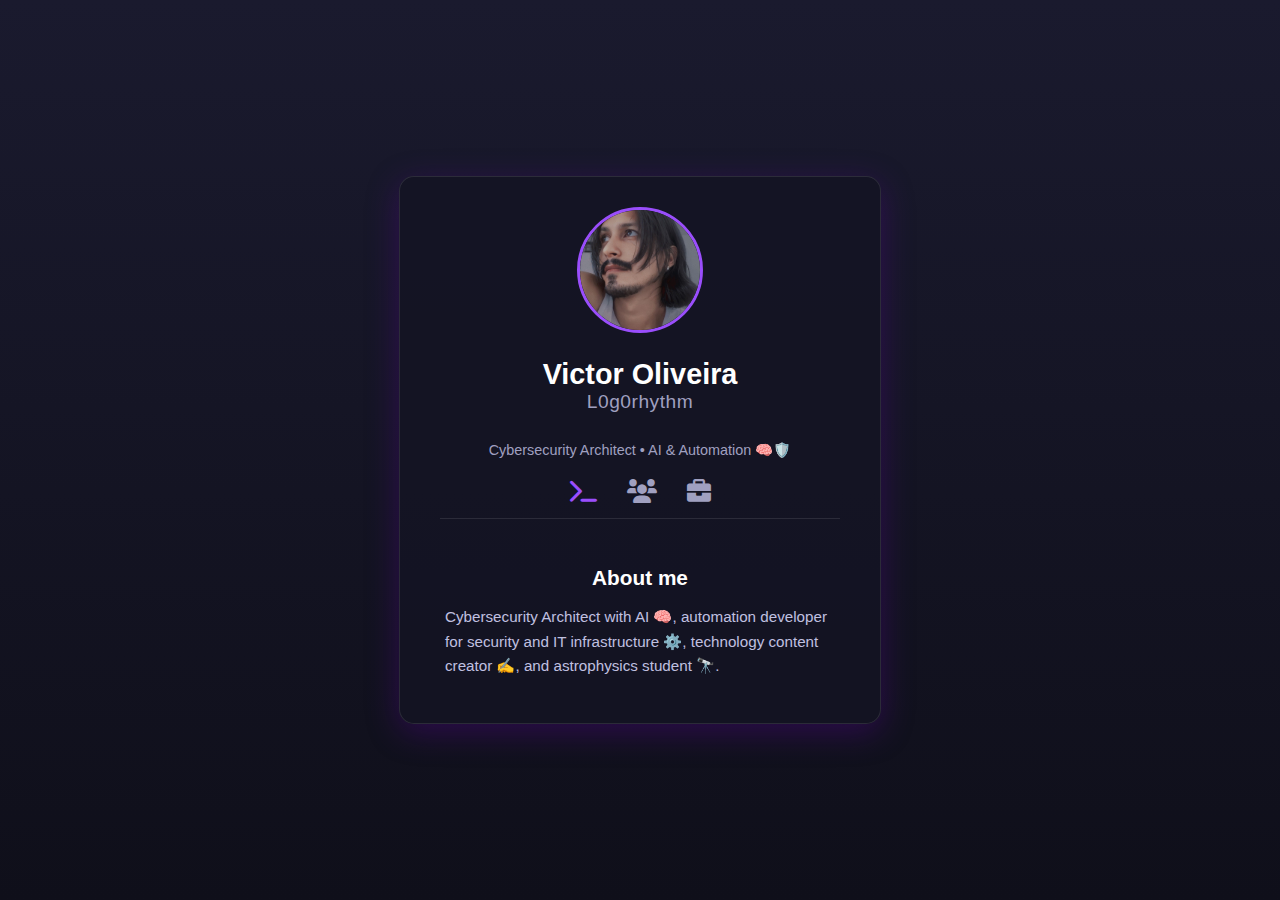
==== index.html @ 7d1278b9 "Add files via upload" ====
<!DOCTYPE html>
<html lang="en">
<head>
    <meta charset="UTF-8">
    <meta name="viewport" content="width=device-width, initial-scale=1.0">

    <title>Victor Oliveira (L0g0rhythm) - Cybersecurity Architect</title>
    <meta name="author" content="Victor Oliveira">
    <meta name="description" content="Personal profile for Victor Oliveira (L0g0rhythm): Cybersecurity Architect (AI & Automation), Tech Creator, and Astrophysics Student based in Recife, Brazil. Connect via LinkedIn, GitHub, Medium, and explore projects.">
    <meta name="keywords" content="Victor Oliveira, L0g0rhythm, Cybersecurity Architect, Artificial Intelligence, AI, Automation, IT Infrastructure, Tech Creator, Astrophysics, Profile, Portfolio, Projects, Recife, Brazil">

    <meta property="og:title" content="Victor Oliveira (L0g0rhythm) - Cybersecurity Architect">
    <meta property="og:description" content="Personal profile for Victor Oliveira (L0g0rhythm): Cybersecurity Architect (AI & Automation), Tech Creator, and Astrophysics Student based in Recife. Explore profile and projects.">
    <meta property="og:type" content="profile">
    <meta property="og:url" content="https://l0g0rhythm.github.io/">
    <meta property="og:image" content="https://l0g0rhythm.github.io/images/profile.jpg">

    <meta name="twitter:card" content="summary">
    <meta name="twitter:title" content="Victor Oliveira (L0g0rhythm) - Cybersecurity Architect">
    <meta name="twitter:description" content="Personal profile for Victor Oliveira (L0g0rhythm): Cybersecurity Architect (AI & Automation), Tech Creator, and Astrophysics Student based in Recife. Explore profile and projects.">
    <meta name="twitter:image" content="https://l0g0rhythm.github.io/images/profile.jpg">
    <link rel="stylesheet" href="css/style.css">
    <link rel="stylesheet" href="https://cdnjs.cloudflare.com/ajax/libs/font-awesome/6.0.0-beta3/css/all.min.css">
</head>
<body>
    <div class="background-container">
        </div>

    <div class="profile-card">
        <img src="images/profile.jpg" alt="L0g0rhythm Profile Picture" class="profile-picture">
        <h1>Victor Oliveira</h1>
        <p class="handle">L0g0rhythm</p>
        <p class="subtitle">Cybersecurity Architect • AI & Automation 🧠🛡️</p>

        <div class="tabs">
            <i class="fas fa-terminal tab-icon active-tab" data-tab="about-content" aria-label="About me"></i>
            <i class="fas fa-users tab-icon" data-tab="social-content" aria-label="Social Media"></i>
            <i class="fas fa-briefcase tab-icon" data-tab="projects-content" aria-label="Projects"></i>
        </div>

        <div class="tab-content-area">
            <div id="about-content" class="tab-content active-content">
                <h2>About me</h2>
                <p>Cybersecurity Architect with AI 🧠, automation developer for security and IT infrastructure ⚙️, technology content creator ✍️, and astrophysics student 🔭.</p>
            </div>

            <div id="social-content" class="tab-content">
                <h2>Social Media</h2>
                <div class="social-buttons">
                    <a href="https://www.linkedin.com/in/l0g0rhythm/" target="_blank" class="social-button linkedin">
                        <i class="fab fa-linkedin"></i> LinkedIn
                    </a>
                    <a href="https://www.instagram.com/kinder_rk/" target="_blank" class="social-button instagram">
                        <i class="fab fa-instagram"></i> Instagram
                    </a>
                    <a href="https://github.com/L0g0rhythm" target="_blank" class="social-button github">
                         <i class="fab fa-github"></i> GitHub
                    </a>
                    <a href="https://medium.com/@L0g0rhythm" target="_blank" class="social-button medium">
                         <i class="fab fa-medium"></i> Medium
                    </a>
                    <a href="mailto:victorvernier@proton.me" title="Send email to Victor Oliveira" class="social-button email">
                         <i class="fas fa-envelope"></i> Email
                    </a>
                </div>
            </div> <div id="projects-content" class="tab-content">
                <h2>Projects</h2>
                <div class="project-list">

                    <div class="project-item">
                        <h3 class="project-title">
                             <a href="https://github.com/L0g0rhythm/Cryptoolsec" target="_blank" class="project-title-link" title="View Cryptoolsec Repository on GitHub">
                                 <i class="fab fa-github"></i> Cryptoolsec
                             </a>
                        </h3>
                        <p class="project-description">Secure Python CLI & GUI tool for efficient file/stream encryption & decryption (AES-256-GCM, streaming I/O). Supports passwords (Argon2id+Salt) or key files. Built for security and automation.</p>
                        </div>

                        <div class="project-item">
                            <h3 class="project-title">
                                 <a href="https://github.com/L0g0rhythm/EITIN" target="_blank" class="project-title-link" title="View EITIN Repository on GitHub">
                                     <i class="fab fa-github"></i> EITIN
                                 </a>
                            </h3>
                            <p class="project-description">PowerShell script for automated IT inventory. Collects detailed system hardware, software, network, and security information, running with elevated privileges to ensure data completeness.</p>
                            </div>

                    </div> </div> </div> </div> <script src="js/script.js"></script>
</body>
</html>
---- css/style.css ----
/* css/style.css - Completo: Inclui Layout Horizontal para Projetos */

/* Definição das Variáveis Globais */
:root {
    --color-bg-dark: #0f0f1a;
    --color-bg-medium: #1a1a2e;
    --color-card-bg: rgba(20, 20, 35, 0.85);
    --color-primary-accent: #9a4efc; /* Roxo Neon */
    --color-text-light: #e0e0e0;
    --color-text-medium: #c0c0e0;
    --color-text-dark: #a0a0c0; /* Para handle e subtítulo */
    --color-text-headings: #ffffff;
    --color-border-light: rgba(255, 255, 255, 0.1);
    --color-border-medium: rgba(255, 255, 255, 0.2);
    --color-shadow-glow: rgba(91, 4, 158, 0.37); /* Sombra Roxo Neon */
    --color-shadow-glow-hover: rgba(154, 78, 252, 0.6); /* Brilho Roxo Hover */
    --color-shadow-glow-active: rgba(154, 78, 252, 0.5); /* Brilho Roxo Active */
    --color-shadow-dark: rgba(0, 0, 0, 0.2);

    --font-main: sans-serif;
    --font-size-h1: 1.8em;
    --font-size-h1-mobile: 1.5em;
    --font-size-handle: 1.2em;
    --font-size-handle-mobile: 1.0em;
    --font-size-subtitle: 0.9em;
    --font-size-subtitle-mobile: 0.8em;
    --font-size-tab-icon: 1.5em;
    --font-size-tab-icon-mobile: 1.4em;
    --font-size-tab-title: 1.3em;
    --font-size-tab-title-mobile: 1.1em;
    --font-size-body: 0.95em;
    --font-size-body-mobile: 0.9em;
    --font-size-button: 1em;
    --font-size-button-mobile: 0.95em;
    --font-size-project-title: 1.1em; /* Tamanho base Título Projeto */
    --font-size-project-title-mobile: 1.0em; /* Tamanho base Título Projeto Mobile */
    /* --font-size-project-link não é mais necessário diretamente se o link está no título */

    /* Cores dos Botões Sociais */
    --color-btn-linkedin: #0e76a8;
    --color-btn-github: #333;
    --color-btn-medium: #000000;
    --color-btn-email: #8B56FF;
}

/* --- Estilos Gerais --- */
body {
    margin: 0;
    font-family: var(--font-main);
    background-color: var(--color-bg-medium);
    color: var(--color-text-light);
    display: flex;
    justify-content: center;
    align-items: center;
    min-height: 100vh;
    overflow: hidden;
}

.background-container {
    position: absolute;
    top: 0;
    left: 0;
    width: 100%;
    height: 100%;
    background: linear-gradient(to bottom, var(--color-bg-medium), var(--color-bg-dark));
    z-index: -1;
}

.profile-card {
    background-color: var(--color-card-bg);
    padding: 30px 40px;
    border-radius: 15px;
    text-align: center;
    max-width: 400px;
    width: 90%;
    box-shadow: 0 8px 32px var(--color-shadow-glow);
    border: 1px solid var(--color-border-light);
    z-index: 1;
    display: flex;
    flex-direction: column;
    align-items: center;
}

.profile-picture {
    width: 120px;
    height: 120px;
    border-radius: 50%;
    border: 3px solid var(--color-primary-accent);
    margin-bottom: 15px;
    object-fit: cover;
}

/* --- Textos no Card --- */
h1 {
    margin: 10px 0 8px;
    color: var(--color-text-headings);
    font-size: var(--font-size-h1);
}

.handle {
    font-size: var(--font-size-handle);
    color: var(--color-text-dark);
    margin-top: -8px;
    margin-bottom: 15px;
    font-weight: normal;
    letter-spacing: 0.5px;
}

.subtitle {
    font-size: var(--font-size-subtitle);
    color: var(--color-text-dark);
    margin-bottom: 20px;
}

/* --- Abas (Tabs) --- */
.tabs {
    margin-bottom: 25px;
    border-bottom: 1px solid var(--color-border-light);
    padding-bottom: 15px;
    width: 100%;
    display: flex;
    justify-content: center;
    gap: 30px;
}

.tab-icon {
    font-size: var(--font-size-tab-icon);
    color: var(--color-text-dark);
    cursor: pointer;
    transition: color 0.3s ease, transform 0.3s ease;
}

.tab-icon:hover {
    color: var(--color-text-headings);
    transform: scale(1.1);
}

.tab-icon.active-tab {
    color: var(--color-primary-accent);
}

/* --- Conteúdo das Abas (Tab Content) --- */
.tab-content-area {
    width: 100%;
    text-align: left;
    position: relative;
    overflow: hidden;
}

.tab-content {
    display: none;
    opacity: 0;
    transform: translateX(25px);
    transition: opacity 0.4s ease-in-out, transform 0.4s ease-in-out;
    width: 100%;
    padding: 5px;
    box-sizing: border-box;
}

.tab-content.active-content {
    display: block;
    opacity: 1;
    transform: translateX(0);
}

/* Títulos das Abas */
#about-content h2,
#social-content h2,
#projects-content h2 {
    color: var(--color-text-headings);
    margin-bottom: 15px; /* Reduzido para Projects */
    text-align: center;
    font-size: var(--font-size-tab-title);
}

/* Conteúdo "About Me" */
#about-content p {
    color: var(--color-text-medium);
    line-height: 1.6;
    margin-bottom: 10px;
    font-size: var(--font-size-body);
}

/* Conteúdo "Social Media" */
.social-buttons {
    display: flex;
    flex-direction: column;
    gap: 15px;
}

.social-button {
    display: block;
    padding: 12px 20px;
    border-radius: 8px;
    text-decoration: none;
    color: var(--color-text-headings);
    font-weight: bold;
    font-size: var(--font-size-button);
    text-align: center;
    transition: transform 0.2s ease, background-color 0.3s ease, box-shadow 0.3s ease;
    border: 1px solid var(--color-border-medium);
}
.social-button i { margin-right: 10px; }
.social-button:hover { transform: translateY(-3px) scale(1.02); filter: brightness(1.15); box-shadow: 0 4px 15px var(--color-shadow-dark); }
.social-button.linkedin { background-color: var(--color-btn-linkedin); }
.social-button.instagram { background: linear-gradient(45deg, #f09433 0%, #e6683c 25%, #dc2743 50%, #cc2366 75%, #bc1888 100%); }
.social-button.github { background-color: var(--color-btn-github); }
.social-button.medium { background-color: var(--color-btn-medium); }
.social-button.email { background-color: var(--color-btn-email); }


/* --- Conteúdo "Projects" (Layout Horizontal com Flexbox) --- */
.project-list {
    display: flex;
    overflow-x: auto;
    padding-bottom: 15px; /* Espaço para scrollbar */
    margin-left: -15px; /* Compensa padding */
    padding-left: 15px;
    margin-right: -15px; /* Compensa padding */
    padding-right: 15px;
    /* Estilo da scrollbar (opcional) */
    scrollbar-width: thin;
    scrollbar-color: rgba(154, 78, 252, 0.3) transparent;
}
.project-list::-webkit-scrollbar { height: 8px; }
.project-list::-webkit-scrollbar-track { background: transparent; }
.project-list::-webkit-scrollbar-thumb { background-color: rgba(154, 78, 252, 0.3); border-radius: 10px; border: 2px solid transparent; background-clip: content-box; }
.project-list::-webkit-scrollbar-thumb:hover { background-color: rgba(154, 78, 252, 0.5); }

.project-item {
    flex: 0 0 260px; /* Largura base dos cards de projeto */
    margin-left: 15px;
    padding: 15px;
    background-color: rgba(255, 255, 255, 0.04);
    border-radius: 8px;
    border: 1px solid var(--color-border-light);
    display: flex;
    flex-direction: column;
    height: auto;
}

/* Título do Projeto (Link) */
.project-title {
    margin-top: 0;
    margin-bottom: 8px;
    font-size: var(--font-size-project-title);
    font-weight: bold;
    text-align: left;
}
.project-title-link {
    color: #c792ea; /* Cor Lilás Claro (ou a que você preferir) */
    text-decoration: none;
    display: inline-flex;
    align-items: center;
    transition: color 0.3s ease;
    font-size: inherit;
    font-weight: inherit;
}
.project-title-link:hover {
    color: var(--color-text-light);
    text-decoration: underline;
}
.project-title-link i {
    margin-right: 8px;
    font-size: 0.9em;
}

/* Descrição do Projeto */
.project-description {
    color: var(--color-text-medium);
    font-size: var(--font-size-body);
    line-height: 1.5;
    margin-bottom: 0;
    text-align: left;
    flex-grow: 1; /* Ocupa espaço vertical */
}

/* --- Botão da Página 404 --- */
.error-container a { color: var(--color-primary-accent); text-decoration: none; font-weight: bold; border: 1px solid var(--color-primary-accent); padding: 10px 20px; border-radius: 5px; display: inline-block; background-color: transparent; box-shadow: none; transition: background-color 0.3s ease, color 0.3s ease, transform 0.2s ease, box-shadow 0.3s ease; }
.error-container a:hover { background-color: var(--color-primary-accent); color: var(--color-text-headings); transform: translateY(-3px) scale(1.05); box-shadow: 0 0 12px 3px var(--color-shadow-glow-hover); }
.error-container a:active { transform: translateY(-1px) scale(1.02); box-shadow: 0 0 8px 2px var(--color-shadow-glow-active); }

/* --- Estilos de Foco para Acessibilidade --- */
.tab-icon:focus,
.social-button:focus,
.error-container a:focus,
.project-title-link:focus { /* Adicionado foco ao título do projeto */
    outline: 2px solid var(--color-primary-accent);
    outline-offset: 3px;
}

/* --- Ajustes Responsivos --- */
@media (max-width: 600px) {
    .profile-card { padding: 20px 25px; max-width: 90%; }
    h1 { font-size: var(--font-size-h1-mobile); }
    .handle { font-size: var(--font-size-handle-mobile); margin-top: -6px; margin-bottom: 12px; }
    .subtitle { font-size: var(--font-size-subtitle-mobile); margin-bottom: 15px; }
    .profile-picture { width: 100px; height: 100px; }
    .tab-icon { font-size: var(--font-size-tab-icon-mobile); }
    .tabs { gap: 25px; margin-bottom: 20px; padding-bottom: 10px; }
    .social-button { padding: 10px 15px; font-size: var(--font-size-button-mobile); }
    #about-content h2, #social-content h2, #projects-content h2 { font-size: var(--font-size-tab-title-mobile); margin-bottom: 15px; }
    #about-content p { font-size: var(--font-size-body-mobile); }
    .social-buttons { gap: 12px; }
    .error-container a { padding: 8px 16px; font-size: var(--font-size-button-mobile); }

    /* Ajustes responsivos para Projetos Horizontais */
    .project-list { margin-left: -10px; padding-left: 10px; margin-right: -10px; padding-right: 10px; padding-bottom: 10px; }
    .project-list::-webkit-scrollbar { height: 6px; }
    .project-item { flex-basis: 220px; margin-left: 10px; padding: 12px; }
    .project-title { font-size: var(--font-size-project-title-mobile); margin-bottom: 5px; }
    .project-description { font-size: var(--font-size-body-mobile); }
}
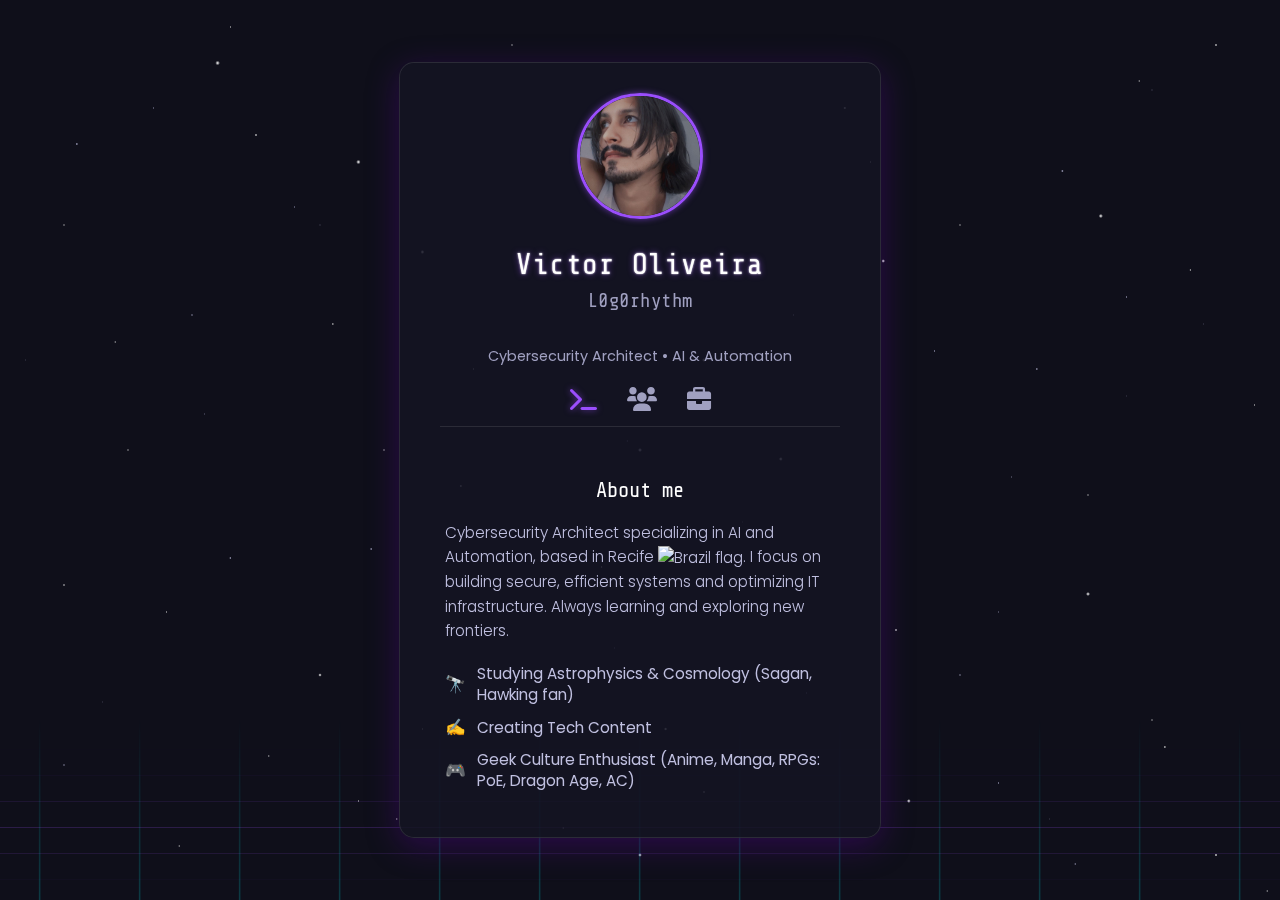
==== commit 5f29d045: "Add files via upload" ====
--- a/index.html
+++ b/index.html
@@ -4,8 +4,7 @@
     <meta charset="UTF-8">
     <meta name="viewport" content="width=device-width, initial-scale=1.0">
 
-    <title>Victor Oliveira (L0g0rhythm) - Cybersecurity Architect</title>
-    <meta name="author" content="Victor Oliveira">
+    <title>Victor Oliveira</title> <meta name="author" content="Victor Oliveira">
     <meta name="description" content="Personal profile for Victor Oliveira (L0g0rhythm): Cybersecurity Architect (AI & Automation), Tech Creator, and Astrophysics Student based in Recife, Brazil. Connect via LinkedIn, GitHub, Medium, and explore projects.">
     <meta name="keywords" content="Victor Oliveira, L0g0rhythm, Cybersecurity Architect, Artificial Intelligence, AI, Automation, IT Infrastructure, Tech Creator, Astrophysics, Profile, Portfolio, Projects, Recife, Brazil">
 
@@ -19,8 +18,12 @@
     <meta name="twitter:title" content="Victor Oliveira (L0g0rhythm) - Cybersecurity Architect">
     <meta name="twitter:description" content="Personal profile for Victor Oliveira (L0g0rhythm): Cybersecurity Architect (AI & Automation), Tech Creator, and Astrophysics Student based in Recife. Explore profile and projects.">
     <meta name="twitter:image" content="https://l0g0rhythm.github.io/images/profile.jpg">
+    <link rel="preconnect" href="https://fonts.googleapis.com">
+    <link rel="preconnect" href="https://fonts.gstatic.com" crossorigin>
+    <link href="https://fonts.googleapis.com/css2?family=Poppins:wght@300;400;700&family=Share+Tech+Mono&display=swap" rel="stylesheet">
+
     <link rel="stylesheet" href="css/style.css">
-    <link rel="stylesheet" href="https://cdnjs.cloudflare.com/ajax/libs/font-awesome/6.0.0-beta3/css/all.min.css">
+    <link rel="stylesheet" href="css/synthwave-background.css"> <link rel="stylesheet" href="https://cdnjs.cloudflare.com/ajax/libs/font-awesome/6.0.0-beta3/css/all.min.css">
 </head>
 <body>
     <div class="background-container">
@@ -30,9 +33,7 @@
         <img src="images/profile.jpg" alt="L0g0rhythm Profile Picture" class="profile-picture">
         <h1>Victor Oliveira</h1>
         <p class="handle">L0g0rhythm</p>
-        <p class="subtitle">Cybersecurity Architect • AI & Automation 🧠🛡️</p>
-
-        <div class="tabs">
+        <p class="subtitle">Cybersecurity Architect • AI & Automation</p> <div class="tabs">
             <i class="fas fa-terminal tab-icon active-tab" data-tab="about-content" aria-label="About me"></i>
             <i class="fas fa-users tab-icon" data-tab="social-content" aria-label="Social Media"></i>
             <i class="fas fa-briefcase tab-icon" data-tab="projects-content" aria-label="Projects"></i>
@@ -41,10 +42,15 @@
         <div class="tab-content-area">
             <div id="about-content" class="tab-content active-content">
                 <h2>About me</h2>
-                <p>Cybersecurity Architect with AI 🧠, automation developer for security and IT infrastructure ⚙️, technology content creator ✍️, and astrophysics student 🔭.</p>
-            </div>
-
-            <div id="social-content" class="tab-content">
+                <p>
+                    Cybersecurity Architect specializing in AI and Automation, based in Recife <img src="https://cdnjs.cloudflare.com/ajax/libs/twemoji/14.0.2/72x72/1f1e7-1f1f7.png" alt="Brazil flag" style="height: 1em; vertical-align: middle;">. I focus on building secure, efficient systems and optimizing IT infrastructure. Always learning and exploring new frontiers.
+                </p>
+                <ul class="interests-list">
+                    <li><span aria-hidden="true">🔭</span> Studying Astrophysics & Cosmology (Sagan, Hawking fan)</li>
+                    <li><span aria-hidden="true">✍️</span> Creating Tech Content</li>
+                    <li><span aria-hidden="true">🎮</span> Geek Culture Enthusiast (Anime, Manga, RPGs: PoE, Dragon Age, AC)</li>
+                </ul>
+            </div> <div id="social-content" class="tab-content">
                 <h2>Social Media</h2>
                 <div class="social-buttons">
                     <a href="https://www.linkedin.com/in/l0g0rhythm/" target="_blank" class="social-button linkedin">
@@ -66,25 +72,6 @@
             </div> <div id="projects-content" class="tab-content">
                 <h2>Projects</h2>
                 <div class="project-list">
-
-                    <div class="project-item">
-                        <h3 class="project-title">
-                             <a href="https://github.com/L0g0rhythm/Cryptoolsec" target="_blank" class="project-title-link" title="View Cryptoolsec Repository on GitHub">
-                                 <i class="fab fa-github"></i> Cryptoolsec
-                             </a>
-                        </h3>
-                        <p class="project-description">Secure Python CLI & GUI tool for efficient file/stream encryption & decryption (AES-256-GCM, streaming I/O). Supports passwords (Argon2id+Salt) or key files. Built for security and automation.</p>
-                        </div>
-
-                        <div class="project-item">
-                            <h3 class="project-title">
-                                 <a href="https://github.com/L0g0rhythm/EITIN" target="_blank" class="project-title-link" title="View EITIN Repository on GitHub">
-                                     <i class="fab fa-github"></i> EITIN
-                                 </a>
-                            </h3>
-                            <p class="project-description">PowerShell script for automated IT inventory. Collects detailed system hardware, software, network, and security information, running with elevated privileges to ensure data completeness.</p>
-                            </div>
-
                     </div> </div> </div> </div> <script src="js/script.js"></script>
 </body>
 </html>--- a/css/style.css
+++ b/css/style.css
@@ -1,313 +1,9 @@
-/* css/style.css - Completo: Inclui Layout Horizontal para Projetos */
+/* css/style.css */
 
-/* Definição das Variáveis Globais */
-:root {
-    --color-bg-dark: #0f0f1a;
-    --color-bg-medium: #1a1a2e;
-    --color-card-bg: rgba(20, 20, 35, 0.85);
-    --color-primary-accent: #9a4efc; /* Roxo Neon */
-    --color-text-light: #e0e0e0;
-    --color-text-medium: #c0c0e0;
-    --color-text-dark: #a0a0c0; /* Para handle e subtítulo */
-    --color-text-headings: #ffffff;
-    --color-border-light: rgba(255, 255, 255, 0.1);
-    --color-border-medium: rgba(255, 255, 255, 0.2);
-    --color-shadow-glow: rgba(91, 4, 158, 0.37); /* Sombra Roxo Neon */
-    --color-shadow-glow-hover: rgba(154, 78, 252, 0.6); /* Brilho Roxo Hover */
-    --color-shadow-glow-active: rgba(154, 78, 252, 0.5); /* Brilho Roxo Active */
-    --color-shadow-dark: rgba(0, 0, 0, 0.2);
-
-    --font-main: sans-serif;
-    --font-size-h1: 1.8em;
-    --font-size-h1-mobile: 1.5em;
-    --font-size-handle: 1.2em;
-    --font-size-handle-mobile: 1.0em;
-    --font-size-subtitle: 0.9em;
-    --font-size-subtitle-mobile: 0.8em;
-    --font-size-tab-icon: 1.5em;
-    --font-size-tab-icon-mobile: 1.4em;
-    --font-size-tab-title: 1.3em;
-    --font-size-tab-title-mobile: 1.1em;
-    --font-size-body: 0.95em;
-    --font-size-body-mobile: 0.9em;
-    --font-size-button: 1em;
-    --font-size-button-mobile: 0.95em;
-    --font-size-project-title: 1.1em; /* Tamanho base Título Projeto */
-    --font-size-project-title-mobile: 1.0em; /* Tamanho base Título Projeto Mobile */
-    /* --font-size-project-link não é mais necessário diretamente se o link está no título */
-
-    /* Cores dos Botões Sociais */
-    --color-btn-linkedin: #0e76a8;
-    --color-btn-github: #333;
-    --color-btn-medium: #000000;
-    --color-btn-email: #8B56FF;
-}
-
-/* --- Estilos Gerais --- */
-body {
-    margin: 0;
-    font-family: var(--font-main);
-    background-color: var(--color-bg-medium);
-    color: var(--color-text-light);
-    display: flex;
-    justify-content: center;
-    align-items: center;
-    min-height: 100vh;
-    overflow: hidden;
-}
-
-.background-container {
-    position: absolute;
-    top: 0;
-    left: 0;
-    width: 100%;
-    height: 100%;
-    background: linear-gradient(to bottom, var(--color-bg-medium), var(--color-bg-dark));
-    z-index: -1;
-}
-
-.profile-card {
-    background-color: var(--color-card-bg);
-    padding: 30px 40px;
-    border-radius: 15px;
-    text-align: center;
-    max-width: 400px;
-    width: 90%;
-    box-shadow: 0 8px 32px var(--color-shadow-glow);
-    border: 1px solid var(--color-border-light);
-    z-index: 1;
-    display: flex;
-    flex-direction: column;
-    align-items: center;
-}
-
-.profile-picture {
-    width: 120px;
-    height: 120px;
-    border-radius: 50%;
-    border: 3px solid var(--color-primary-accent);
-    margin-bottom: 15px;
-    object-fit: cover;
-}
-
-/* --- Textos no Card --- */
-h1 {
-    margin: 10px 0 8px;
-    color: var(--color-text-headings);
-    font-size: var(--font-size-h1);
-}
-
-.handle {
-    font-size: var(--font-size-handle);
-    color: var(--color-text-dark);
-    margin-top: -8px;
-    margin-bottom: 15px;
-    font-weight: normal;
-    letter-spacing: 0.5px;
-}
-
-.subtitle {
-    font-size: var(--font-size-subtitle);
-    color: var(--color-text-dark);
-    margin-bottom: 20px;
-}
-
-/* --- Abas (Tabs) --- */
-.tabs {
-    margin-bottom: 25px;
-    border-bottom: 1px solid var(--color-border-light);
-    padding-bottom: 15px;
-    width: 100%;
-    display: flex;
-    justify-content: center;
-    gap: 30px;
-}
-
-.tab-icon {
-    font-size: var(--font-size-tab-icon);
-    color: var(--color-text-dark);
-    cursor: pointer;
-    transition: color 0.3s ease, transform 0.3s ease;
-}
-
-.tab-icon:hover {
-    color: var(--color-text-headings);
-    transform: scale(1.1);
-}
-
-.tab-icon.active-tab {
-    color: var(--color-primary-accent);
-}
-
-/* --- Conteúdo das Abas (Tab Content) --- */
-.tab-content-area {
-    width: 100%;
-    text-align: left;
-    position: relative;
-    overflow: hidden;
-}
-
-.tab-content {
-    display: none;
-    opacity: 0;
-    transform: translateX(25px);
-    transition: opacity 0.4s ease-in-out, transform 0.4s ease-in-out;
-    width: 100%;
-    padding: 5px;
-    box-sizing: border-box;
-}
-
-.tab-content.active-content {
-    display: block;
-    opacity: 1;
-    transform: translateX(0);
-}
-
-/* Títulos das Abas */
-#about-content h2,
-#social-content h2,
-#projects-content h2 {
-    color: var(--color-text-headings);
-    margin-bottom: 15px; /* Reduzido para Projects */
-    text-align: center;
-    font-size: var(--font-size-tab-title);
-}
-
-/* Conteúdo "About Me" */
-#about-content p {
-    color: var(--color-text-medium);
-    line-height: 1.6;
-    margin-bottom: 10px;
-    font-size: var(--font-size-body);
-}
-
-/* Conteúdo "Social Media" */
-.social-buttons {
-    display: flex;
-    flex-direction: column;
-    gap: 15px;
-}
-
-.social-button {
-    display: block;
-    padding: 12px 20px;
-    border-radius: 8px;
-    text-decoration: none;
-    color: var(--color-text-headings);
-    font-weight: bold;
-    font-size: var(--font-size-button);
-    text-align: center;
-    transition: transform 0.2s ease, background-color 0.3s ease, box-shadow 0.3s ease;
-    border: 1px solid var(--color-border-medium);
-}
-.social-button i { margin-right: 10px; }
-.social-button:hover { transform: translateY(-3px) scale(1.02); filter: brightness(1.15); box-shadow: 0 4px 15px var(--color-shadow-dark); }
-.social-button.linkedin { background-color: var(--color-btn-linkedin); }
-.social-button.instagram { background: linear-gradient(45deg, #f09433 0%, #e6683c 25%, #dc2743 50%, #cc2366 75%, #bc1888 100%); }
-.social-button.github { background-color: var(--color-btn-github); }
-.social-button.medium { background-color: var(--color-btn-medium); }
-.social-button.email { background-color: var(--color-btn-email); }
-
-
-/* --- Conteúdo "Projects" (Layout Horizontal com Flexbox) --- */
-.project-list {
-    display: flex;
-    overflow-x: auto;
-    padding-bottom: 15px; /* Espaço para scrollbar */
-    margin-left: -15px; /* Compensa padding */
-    padding-left: 15px;
-    margin-right: -15px; /* Compensa padding */
-    padding-right: 15px;
-    /* Estilo da scrollbar (opcional) */
-    scrollbar-width: thin;
-    scrollbar-color: rgba(154, 78, 252, 0.3) transparent;
-}
-.project-list::-webkit-scrollbar { height: 8px; }
-.project-list::-webkit-scrollbar-track { background: transparent; }
-.project-list::-webkit-scrollbar-thumb { background-color: rgba(154, 78, 252, 0.3); border-radius: 10px; border: 2px solid transparent; background-clip: content-box; }
-.project-list::-webkit-scrollbar-thumb:hover { background-color: rgba(154, 78, 252, 0.5); }
-
-.project-item {
-    flex: 0 0 260px; /* Largura base dos cards de projeto */
-    margin-left: 15px;
-    padding: 15px;
-    background-color: rgba(255, 255, 255, 0.04);
-    border-radius: 8px;
-    border: 1px solid var(--color-border-light);
-    display: flex;
-    flex-direction: column;
-    height: auto;
-}
-
-/* Título do Projeto (Link) */
-.project-title {
-    margin-top: 0;
-    margin-bottom: 8px;
-    font-size: var(--font-size-project-title);
-    font-weight: bold;
-    text-align: left;
-}
-.project-title-link {
-    color: #c792ea; /* Cor Lilás Claro (ou a que você preferir) */
-    text-decoration: none;
-    display: inline-flex;
-    align-items: center;
-    transition: color 0.3s ease;
-    font-size: inherit;
-    font-weight: inherit;
-}
-.project-title-link:hover {
-    color: var(--color-text-light);
-    text-decoration: underline;
-}
-.project-title-link i {
-    margin-right: 8px;
-    font-size: 0.9em;
-}
-
-/* Descrição do Projeto */
-.project-description {
-    color: var(--color-text-medium);
-    font-size: var(--font-size-body);
-    line-height: 1.5;
-    margin-bottom: 0;
-    text-align: left;
-    flex-grow: 1; /* Ocupa espaço vertical */
-}
-
-/* --- Botão da Página 404 --- */
-.error-container a { color: var(--color-primary-accent); text-decoration: none; font-weight: bold; border: 1px solid var(--color-primary-accent); padding: 10px 20px; border-radius: 5px; display: inline-block; background-color: transparent; box-shadow: none; transition: background-color 0.3s ease, color 0.3s ease, transform 0.2s ease, box-shadow 0.3s ease; }
-.error-container a:hover { background-color: var(--color-primary-accent); color: var(--color-text-headings); transform: translateY(-3px) scale(1.05); box-shadow: 0 0 12px 3px var(--color-shadow-glow-hover); }
-.error-container a:active { transform: translateY(-1px) scale(1.02); box-shadow: 0 0 8px 2px var(--color-shadow-glow-active); }
-
-/* --- Estilos de Foco para Acessibilidade --- */
-.tab-icon:focus,
-.social-button:focus,
-.error-container a:focus,
-.project-title-link:focus { /* Adicionado foco ao título do projeto */
-    outline: 2px solid var(--color-primary-accent);
-    outline-offset: 3px;
-}
-
-/* --- Ajustes Responsivos --- */
-@media (max-width: 600px) {
-    .profile-card { padding: 20px 25px; max-width: 90%; }
-    h1 { font-size: var(--font-size-h1-mobile); }
-    .handle { font-size: var(--font-size-handle-mobile); margin-top: -6px; margin-bottom: 12px; }
-    .subtitle { font-size: var(--font-size-subtitle-mobile); margin-bottom: 15px; }
-    .profile-picture { width: 100px; height: 100px; }
-    .tab-icon { font-size: var(--font-size-tab-icon-mobile); }
-    .tabs { gap: 25px; margin-bottom: 20px; padding-bottom: 10px; }
-    .social-button { padding: 10px 15px; font-size: var(--font-size-button-mobile); }
-    #about-content h2, #social-content h2, #projects-content h2 { font-size: var(--font-size-tab-title-mobile); margin-bottom: 15px; }
-    #about-content p { font-size: var(--font-size-body-mobile); }
-    .social-buttons { gap: 12px; }
-    .error-container a { padding: 8px 16px; font-size: var(--font-size-button-mobile); }
-
-    /* Ajustes responsivos para Projetos Horizontais */
-    .project-list { margin-left: -10px; padding-left: 10px; margin-right: -10px; padding-right: 10px; padding-bottom: 10px; }
-    .project-list::-webkit-scrollbar { height: 6px; }
-    .project-item { flex-basis: 220px; margin-left: 10px; padding: 12px; }
-    .project-title { font-size: var(--font-size-project-title-mobile); margin-bottom: 5px; }
-    .project-description { font-size: var(--font-size-body-mobile); }
-}+@import url('base.css');
+@import url('card.css');
+@import url('tabs.css');
+@import url('buttons.css');
+@import url('projects.css');
+@import url('404.css');
+@import url('responsive.css');--- a/css/synthwave-background.css
+++ b/css/synthwave-background.css
@@ -0,0 +1,160 @@
+/* css/synthwave-background.css */
+
+.background-container {
+    background-color: var(--color-bg-dark);
+    position: absolute;
+    top: 0; left: 0; width: 100%; height: 100%;
+    z-index: -1;
+    overflow: hidden;
+
+    background-image:
+
+        radial-gradient(1.5px 1.5px at 20% 15%, var(--color-text-light), transparent),
+        radial-gradient(1px 1px at 75% 25%, var(--color-text-light), transparent),
+        radial-gradient(2px 2px at 55% 40%, var(--color-text-headings), transparent),
+        radial-gradient(1px 1px at 85% 55%, var(--color-text-light), transparent),
+        radial-gradient(1.5px 1.5px at 35% 70%, var(--color-text-light), transparent),
+        radial-gradient(1px 1px at 10% 50%, var(--color-text-light), transparent),
+        radial-gradient(0.5px 0.5px at 5% 5%, var(--color-text-dark), transparent),
+        radial-gradient(0.8px 0.8px at 90% 10%, var(--color-text-dark), transparent),
+        radial-gradient(0.5px 0.5px at 45% 50%, var(--color-text-dark), transparent),
+        radial-gradient(0.8px 0.8px at 60% 85%, var(--color-text-dark), transparent),
+        radial-gradient(0.5px 0.5px at 25% 90%, var(--color-text-dark), transparent),
+        radial-gradient(1px 1px at 40% 5%, var(--color-text-light), transparent),
+        radial-gradient(1.2px 1.2px at 5% 65%, var(--color-text-light), transparent),
+        radial-gradient(0.7px 0.7px at 95% 75%, var(--color-text-dark), transparent),
+        radial-gradient(1.8px 1.8px at 50% 95%, var(--color-text-headings), transparent),
+        radial-gradient(1px 1px at 15% 35%, var(--color-text-medium), transparent),
+        radial-gradient(1px 1px at 5% 85%, var(--color-text-medium), transparent),
+        radial-gradient(1.5px 1.5px at 95% 5%, var(--color-text-light), transparent),
+        radial-gradient(0.8px 0.8px at 48% 72%, var(--color-text-dark), transparent),
+        radial-gradient(2px 2px at 33% 28%, var(--color-text-headings), transparent),
+        radial-gradient(1px 1px at 68% 18%, var(--color-text-light), transparent),
+        radial-gradient(1.2px 1.2px at 18% 62%, var(--color-text-medium), transparent),
+        radial-gradient(0.6px 0.6px at 82% 91%, var(--color-text-dark), transparent),
+        radial-gradient(1px 1px at 30% 50%, var(--color-text-light), transparent),
+        radial-gradient(1.5px 1.5px at 70% 70%, var(--color-text-light), transparent),
+        radial-gradient(0.9px 0.9px at 12% 12%, var(--color-text-dark), transparent),
+        radial-gradient(1px 1px at 88% 33%, var(--color-text-medium), transparent),
+        radial-gradient(1.7px 1.7px at 25% 75%, var(--color-text-headings), transparent),
+        radial-gradient(0.5px 0.5px at 65% 5%, var(--color-text-dark), transparent),
+        radial-gradient(1px 1px at 5% 25%, var(--color-text-light), transparent),
+        radial-gradient(1.5px 1.5px at 95% 95%, var(--color-text-headings), transparent),
+        radial-gradient(0.8px 0.8px at 42% 82%, var(--color-text-dark), transparent),
+        radial-gradient(1px 1px at 18% 3%, var(--color-text-light), transparent),
+        radial-gradient(1.3px 1.3px at 83% 19%, var(--color-text-medium), transparent),
+        radial-gradient(0.7px 0.7px at 58% 58%, var(--color-text-dark), transparent),
+        radial-gradient(1px 1px at 37% 41%, var(--color-text-light), transparent),
+        radial-gradient(1.9px 1.9px at 71% 89%, var(--color-text-headings), transparent),
+        radial-gradient(0.6px 0.6px at 8% 78%, var(--color-text-dark), transparent),
+        radial-gradient(1px 1px at 98% 45%, var(--color-text-light), transparent),
+        radial-gradient(1.2px 1.2px at 29% 61%, var(--color-text-medium), transparent),
+        radial-gradient(0.5px 0.5px at 51% 11%, var(--color-text-dark), transparent),
+        radial-gradient(1px 1px at 14% 94%, var(--color-text-light), transparent),
+        radial-gradient(2px 2px at 85% 66%, var(--color-text-headings), transparent),
+        radial-gradient(0.7px 0.7px at 35% 22%, var(--color-text-dark), transparent),
+        radial-gradient(1px 1px at 62% 35%, var(--color-text-medium), transparent),
+        radial-gradient(1.4px 1.4px at 91% 83%, var(--color-text-light), transparent),
+        radial-gradient(0.6px 0.6px at 2% 40%, var(--color-text-dark), transparent),
+        radial-gradient(1px 1px at 33% 81%, var(--color-text-light), transparent),
+        radial-gradient(1.8px 1.8px at 69% 29%, var(--color-text-headings), transparent),
+        radial-gradient(0.9px 0.9px at 49% 49%, var(--color-text-medium), transparent),
+        radial-gradient(1px 1px at 89% 9%, var(--color-text-light), transparent),
+        radial-gradient(0.5px 0.5px at 11% 55%, var(--color-text-dark), transparent),
+        radial-gradient(1.2px 1.2px at 55% 88%, var(--color-text-light), transparent),
+        radial-gradient(2.2px 2.2px at 28% 18%, var(--color-text-headings), transparent),
+        radial-gradient(0.8px 0.8px at 78% 68%, var(--color-text-dark), transparent),
+        radial-gradient(1px 1px at 44% 92%, var(--color-text-light), transparent),
+        radial-gradient(1.3px 1.3px at 6% 16%, var(--color-text-medium), transparent),
+        radial-gradient(0.7px 0.7px at 94% 36%, var(--color-text-dark), transparent),
+        radial-gradient(1px 1px at 21% 84%, var(--color-text-light), transparent),
+        radial-gradient(1.9px 1.9px at 61% 51%, var(--color-text-headings), transparent),
+        radial-gradient(0.5px 0.5px at 3% 98%, var(--color-text-dark), transparent),
+        radial-gradient(1px 1px at 73% 39%, var(--color-text-medium), transparent),
+        radial-gradient(1.1px 1.1px at 47% 63%, var(--color-text-light), transparent),
+        radial-gradient(2.1px 2.1px at 86% 24%, var(--color-text-headings), transparent),
+        radial-gradient(0.8px 0.8px at 16% 46%, var(--color-text-dark), transparent),
+        radial-gradient(1px 1px at 90% 80%, var(--color-text-light), transparent),
+        radial-gradient(0.5px 0.5px at 4% 20%, var(--color-text-dark), transparent),
+        radial-gradient(1.2px 1.2px at 26% 36%, var(--color-text-light), transparent),
+        radial-gradient(0.8px 0.8px at 79% 53%, var(--color-text-medium), transparent),
+        radial-gradient(1.6px 1.6px at 52% 81%, var(--color-text-headings), transparent),
+        radial-gradient(1px 1px at 13% 68%, var(--color-text-light), transparent),
+        radial-gradient(0.6px 0.6px at 88% 44%, var(--color-text-dark), transparent),
+        radial-gradient(1px 1px at 31% 91%, var(--color-text-light), transparent),
+        radial-gradient(1.5px 1.5px at 66% 12%, var(--color-text-headings), transparent),
+        radial-gradient(0.9px 0.9px at 23% 23%, var(--color-text-dark), transparent),
+        radial-gradient(1px 1px at 78% 87%, var(--color-text-medium), transparent),
+        radial-gradient(0.7px 0.7px at 40% 60%, var(--color-text-dark), transparent),
+        radial-gradient(1.1px 1.1px at 93% 30%, var(--color-text-light), transparent),
+        radial-gradient(2.3px 2.3px at 17% 7%, var(--color-text-headings), transparent),
+        radial-gradient(0.5px 0.5px at 57% 47%, var(--color-text-dark), transparent),
+        radial-gradient(1px 1px at 84% 96%, var(--color-text-medium), transparent),
+        radial-gradient(1.4px 1.4px at 36% 54%, var(--color-text-light), transparent),
+        radial-gradient(0.8px 0.8px at 63% 77%, var(--color-text-dark), transparent),
+        radial-gradient(1px 1px at 9% 38%, var(--color-text-light), transparent),
+        radial-gradient(1.7px 1.7px at 46% 14%, var(--color-text-headings), transparent),
+        radial-gradient(0.6px 0.6px at 70% 62%, var(--color-text-dark), transparent),
+        radial-gradient(1px 1px at 28% 89%, var(--color-text-light), transparent),
+        radial-gradient(1.2px 1.2px at 81% 41%, var(--color-text-medium), transparent),
+        radial-gradient(0.5px 0.5px at 1% 1%, var(--color-text-dark), transparent),
+        radial-gradient(1px 1px at 99% 99%, var(--color-text-light), transparent),
+        radial-gradient(2px 2px at 50% 50%, var(--color-text-headings), transparent),
+        radial-gradient(0.8px 0.8px at 25% 25%, var(--color-text-dark), transparent),
+        radial-gradient(1px 1px at 75% 75%, var(--color-text-medium), transparent);
+
+    background-repeat: no-repeat;
+}
+
+.background-container::before,
+.background-container::after {
+    content: "";
+    position: absolute;
+    left: 0;
+    width: 100%;
+    height: 250%;
+    bottom: -25%;
+    background-position: center bottom;
+    transform-origin: center bottom;
+    transform: rotateX(75deg); /* Grid tilt */
+    mask-image: linear-gradient(to top, rgba(0,0,0,1) 10%, rgba(0,0,0,0) 70%);
+    -webkit-mask-image: linear-gradient(to top, rgba(0,0,0,1) 10%, rgba(0,0,0,0) 70%);
+}
+
+.background-container::before {
+    background-image: repeating-linear-gradient(
+        0deg,
+        transparent, transparent 48px,
+        rgba(154, 78, 252, 0.05) 49px, var(--color-primary-accent) 49.8px, rgba(154, 78, 252, 0.05) 50.6px,
+        transparent 51.6px, transparent 100px
+    );
+    background-size: 100% 100px;
+    z-index: 1;
+}
+
+.background-container::after {
+     --color-secondary-accent-glow: rgba(0, 255, 255, 0.1);
+     --color-secondary-accent-line: rgba(0, 255, 255, 0.5); /* Cyan */
+     background-image: repeating-linear-gradient(
+        90deg,
+        transparent, transparent 48px,
+        var(--color-secondary-accent-glow) 49px, var(--color-secondary-accent-line) 49.8px, var(--color-secondary-accent-glow) 50.6px,
+        transparent 51.6px, transparent 100px
+    );
+    background-size: 100px 100%;
+    z-index: 2;
+}
+
+@media (max-width: 600px) {
+    .background-container::before,
+    .background-container::after {
+         content: none;
+    }
+    .background-container {
+         transform: none;
+         mask-image: none;
+         -webkit-mask-image: none;
+         background-image: none;
+         background: linear-gradient(to bottom, var(--color-bg-medium), var(--color-bg-dark));
+    }
+}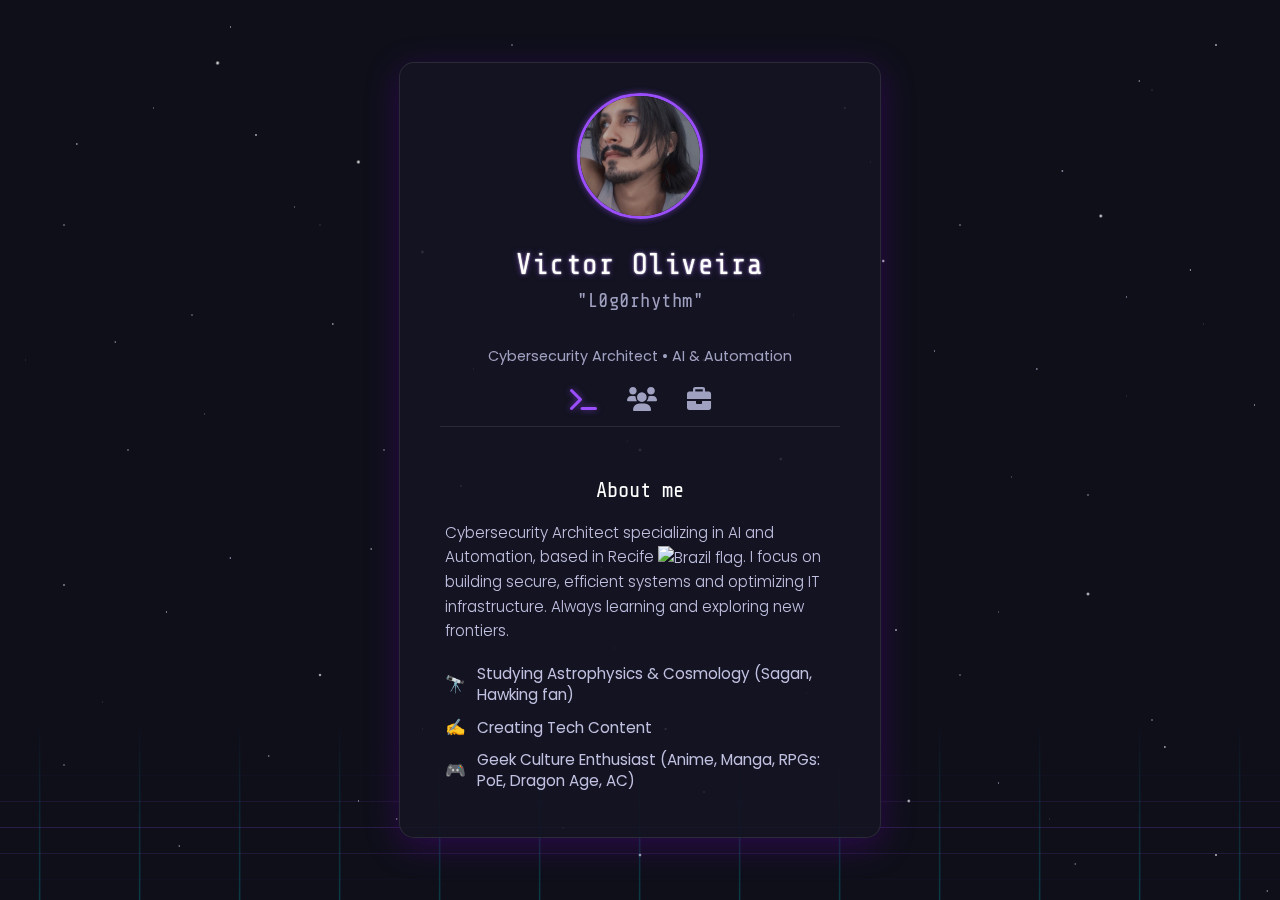
==== commit d833395c: "Update index.html" ====
--- a/index.html
+++ b/index.html
@@ -32,7 +32,7 @@
     <div class="profile-card">
         <img src="images/profile.jpg" alt="L0g0rhythm Profile Picture" class="profile-picture">
         <h1>Victor Oliveira</h1>
-        <p class="handle">L0g0rhythm</p>
+        <p class="handle">"L0g0rhythm"</p>
         <p class="subtitle">Cybersecurity Architect • AI & Automation</p> <div class="tabs">
             <i class="fas fa-terminal tab-icon active-tab" data-tab="about-content" aria-label="About me"></i>
             <i class="fas fa-users tab-icon" data-tab="social-content" aria-label="Social Media"></i>
@@ -74,4 +74,4 @@
                 <div class="project-list">
                     </div> </div> </div> </div> <script src="js/script.js"></script>
 </body>
-</html>+</html>
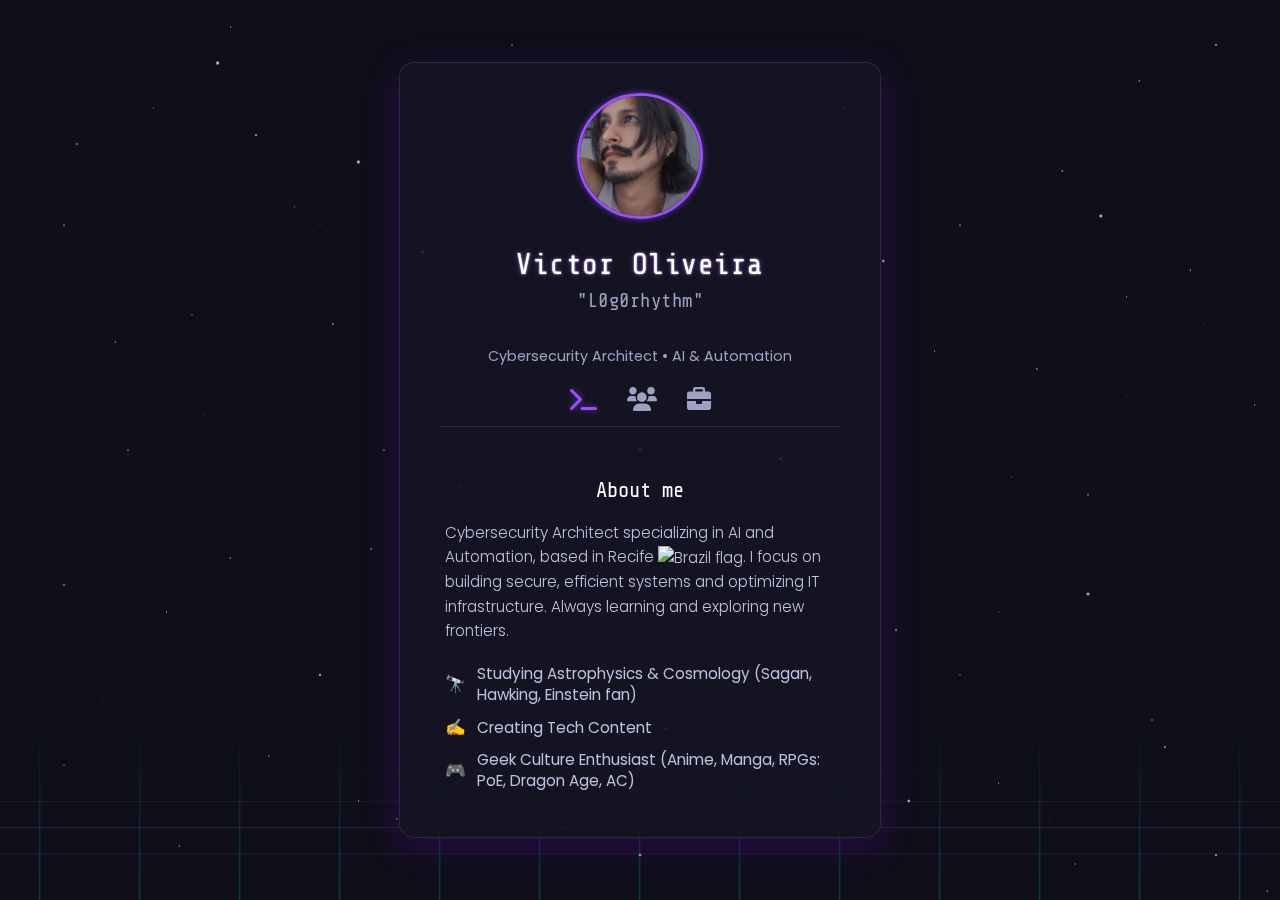
==== commit d51fcd12: "Update index.html" ====
--- a/index.html
+++ b/index.html
@@ -46,17 +46,17 @@
                     Cybersecurity Architect specializing in AI and Automation, based in Recife <img src="https://cdnjs.cloudflare.com/ajax/libs/twemoji/14.0.2/72x72/1f1e7-1f1f7.png" alt="Brazil flag" style="height: 1em; vertical-align: middle;">. I focus on building secure, efficient systems and optimizing IT infrastructure. Always learning and exploring new frontiers.
                 </p>
                 <ul class="interests-list">
-                    <li><span aria-hidden="true">🔭</span> Studying Astrophysics & Cosmology (Sagan, Hawking fan)</li>
+                    <li><span aria-hidden="true">🔭</span> Studying Astrophysics & Cosmology (Sagan, Hawking, Einstein fan)</li>
                     <li><span aria-hidden="true">✍️</span> Creating Tech Content</li>
                     <li><span aria-hidden="true">🎮</span> Geek Culture Enthusiast (Anime, Manga, RPGs: PoE, Dragon Age, AC)</li>
                 </ul>
             </div> <div id="social-content" class="tab-content">
                 <h2>Social Media</h2>
                 <div class="social-buttons">
-                    <a href="https://www.linkedin.com/in/l0g0rhythm/" target="_blank" class="social-button linkedin">
+                    <a href="https://www.linkedin.com/in/l0g0rhythm" target="_blank" class="social-button linkedin">
                         <i class="fab fa-linkedin"></i> LinkedIn
                     </a>
-                    <a href="https://www.instagram.com/kinder_rk/" target="_blank" class="social-button instagram">
+                    <a href="https://www.instagram.com/kinder_rk" target="_blank" class="social-button instagram">
                         <i class="fab fa-instagram"></i> Instagram
                     </a>
                     <a href="https://github.com/L0g0rhythm" target="_blank" class="social-button github">
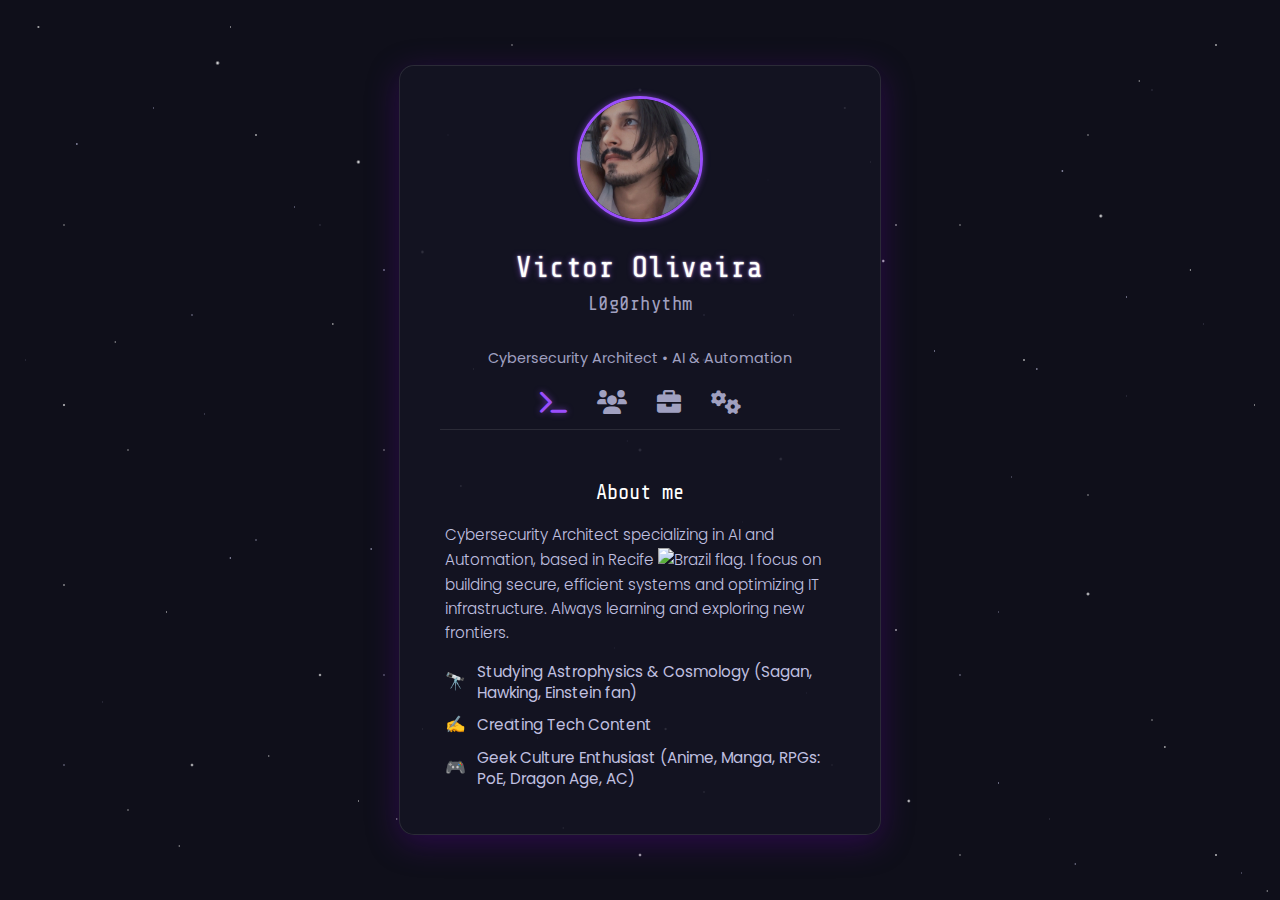
==== commit c798c30a: "Add files via upload" ====
--- a/index.html
+++ b/index.html
@@ -1,77 +1,135 @@
 <!DOCTYPE html>
 <html lang="en">
-<head>
-    <meta charset="UTF-8">
-    <meta name="viewport" content="width=device-width, initial-scale=1.0">
+  <head>
+    <meta charset="UTF-8" />
+    <meta name="viewport" content="width=device-width, initial-scale=1.0" />
 
-    <title>Victor Oliveira</title> <meta name="author" content="Victor Oliveira">
-    <meta name="description" content="Personal profile for Victor Oliveira (L0g0rhythm): Cybersecurity Architect (AI & Automation), Tech Creator, and Astrophysics Student based in Recife, Brazil. Connect via LinkedIn, GitHub, Medium, and explore projects.">
-    <meta name="keywords" content="Victor Oliveira, L0g0rhythm, Cybersecurity Architect, Artificial Intelligence, AI, Automation, IT Infrastructure, Tech Creator, Astrophysics, Profile, Portfolio, Projects, Recife, Brazil">
+    <title>Victor Oliveira (L0g0rhythm)</title>
+    <meta name="author" content="Victor Oliveira" />
+    <meta
+      name="description"
+      content="Personal profile for Victor Oliveira (L0g0rhythm): Cybersecurity Architect (AI & Automation), Tech Creator, and Astrophysics Student based in Recife, Brazil. Connect via LinkedIn, GitHub, Medium, and explore projects."
+    />
+    <meta
+      name="keywords"
+      content="Victor Oliveira, L0g0rhythm, Cybersecurity Architect, Artificial Intelligence, AI, Automation, IT Infrastructure, Tech Creator, Astrophysics, Profile, Portfolio, Projects, Services, Recife, Brazil"
+    />
 
-    <meta property="og:title" content="Victor Oliveira (L0g0rhythm) - Cybersecurity Architect">
-    <meta property="og:description" content="Personal profile for Victor Oliveira (L0g0rhythm): Cybersecurity Architect (AI & Automation), Tech Creator, and Astrophysics Student based in Recife. Explore profile and projects.">
-    <meta property="og:type" content="profile">
-    <meta property="og:url" content="https://l0g0rhythm.github.io/">
-    <meta property="og:image" content="https://l0g0rhythm.github.io/images/profile.jpg">
+    <link rel="canonical" href="https://l0g0rhythm.com.br/" />
 
-    <meta name="twitter:card" content="summary">
-    <meta name="twitter:title" content="Victor Oliveira (L0g0rhythm) - Cybersecurity Architect">
-    <meta name="twitter:description" content="Personal profile for Victor Oliveira (L0g0rhythm): Cybersecurity Architect (AI & Automation), Tech Creator, and Astrophysics Student based in Recife. Explore profile and projects.">
-    <meta name="twitter:image" content="https://l0g0rhythm.github.io/images/profile.jpg">
-    <link rel="preconnect" href="https://fonts.googleapis.com">
-    <link rel="preconnect" href="https://fonts.gstatic.com" crossorigin>
-    <link href="https://fonts.googleapis.com/css2?family=Poppins:wght@300;400;700&family=Share+Tech+Mono&display=swap" rel="stylesheet">
+    <link
+      rel="apple-touch-icon"
+      sizes="180x180"
+      href="images/apple-touch-icon.png"
+    />
+    <link
+      rel="icon"
+      type="image/png"
+      sizes="32x32"
+      href="images/favicon-32x32.png"
+    />
+    <link
+      rel="icon"
+      type="image/png"
+      sizes="16x16"
+      href="images/favicon-16x16.png"
+    />
+    <link rel="shortcut icon" href="images/favicon.ico" />
 
-    <link rel="stylesheet" href="css/style.css">
-    <link rel="stylesheet" href="css/synthwave-background.css"> <link rel="stylesheet" href="https://cdnjs.cloudflare.com/ajax/libs/font-awesome/6.0.0-beta3/css/all.min.css">
-</head>
-<body>
-    <div class="background-container">
-        </div>
+    <link rel="manifest" href="manifest.json" />
+    <meta name="theme-color" content="#9a4efc" />
+
+    <meta property="og:title" content="Victor Oliveira (L0g0rhythm)" />
+    <meta
+      property="og:description"
+      content="Personal profile for Victor Oliveira (L0g0rhythm): Cybersecurity Architect (AI & Automation), Tech Creator, and Astrophysics Student based in Recife. Explore profile and projects."
+    />
+    <meta property="og:type" content="profile" />
+    <meta property="og:url" content="https://l0g0rhythm.com.br/" />
+    <meta
+      property="og:image"
+      content="https://l0g0rhythm.com.br/images/profile.webp"
+    />
+
+    <meta name="twitter:card" content="summary" />
+    <meta name="twitter:title" content="Victor Oliveira (L0g0rhythm)" />
+    <meta
+      name="twitter:description"
+      content="Personal profile for Victor Oliveira (L0g0rhythm): Cybersecurity Architect (AI & Automation), Tech Creator, and Astrophysics Student based in Recife. Explore profile and projects."
+    />
+    <meta
+      name="twitter:image"
+      content="https://l0g0rhythm.com.br/images/profile.webp"
+    />
+
+    <link rel="preconnect" href="https://fonts.googleapis.com" />
+    <link rel="preconnect" href="https://fonts.gstatic.com" crossorigin />
+    <link
+      href="https://fonts.googleapis.com/css2?family=Poppins:wght@300;400;700&family=Share+Tech+Mono&display=swap"
+      rel="stylesheet"
+    />
+
+    <link rel="stylesheet" href="css/style.css" />
+    <link rel="stylesheet" href="css/synthwave-background.css" />
+    <link
+      rel="stylesheet"
+      href="https://cdnjs.cloudflare.com/ajax/libs/font-awesome/6.0.0-beta3/css/all.min.css"
+    />
+  </head>
+  <body>
+    <div class="background-container"></div>
 
     <div class="profile-card">
-        <img src="images/profile.jpg" alt="L0g0rhythm Profile Picture" class="profile-picture">
-        <h1>Victor Oliveira</h1>
-        <p class="handle">"L0g0rhythm"</p>
-        <p class="subtitle">Cybersecurity Architect • AI & Automation</p> <div class="tabs">
-            <i class="fas fa-terminal tab-icon active-tab" data-tab="about-content" aria-label="About me"></i>
-            <i class="fas fa-users tab-icon" data-tab="social-content" aria-label="Social Media"></i>
-            <i class="fas fa-briefcase tab-icon" data-tab="projects-content" aria-label="Projects"></i>
+      <img
+        src="images/profile.webp"
+        alt="L0g0rhythm Profile Picture"
+        class="profile-picture"
+      />
+      <h1>Victor Oliveira</h1>
+      <p class="handle">L0g0rhythm</p>
+      <p class="subtitle">Cybersecurity Architect • AI & Automation</p>
+      <div class="tabs">
+        <i
+          class="fas fa-terminal tab-icon active-tab"
+          data-tab="about-content"
+          aria-label="About me"
+        ></i>
+        <i
+          class="fas fa-users tab-icon"
+          data-tab="social-content"
+          aria-label="Social Media"
+        ></i>
+        <i
+          class="fas fa-briefcase tab-icon"
+          data-tab="projects-content"
+          aria-label="Projects"
+        ></i>
+        <i
+          class="fas fa-cogs tab-icon"
+          data-tab="services-content"
+          aria-label="Services"
+        ></i>
+      </div>
+
+      <div class="tab-content-area">
+        <div id="about-content" class="tab-content active-content">
+          <h2>About me</h2>
+          <div class="about-me-dynamic-content"></div>
         </div>
-
-        <div class="tab-content-area">
-            <div id="about-content" class="tab-content active-content">
-                <h2>About me</h2>
-                <p>
-                    Cybersecurity Architect specializing in AI and Automation, based in Recife <img src="https://cdnjs.cloudflare.com/ajax/libs/twemoji/14.0.2/72x72/1f1e7-1f1f7.png" alt="Brazil flag" style="height: 1em; vertical-align: middle;">. I focus on building secure, efficient systems and optimizing IT infrastructure. Always learning and exploring new frontiers.
-                </p>
-                <ul class="interests-list">
-                    <li><span aria-hidden="true">🔭</span> Studying Astrophysics & Cosmology (Sagan, Hawking, Einstein fan)</li>
-                    <li><span aria-hidden="true">✍️</span> Creating Tech Content</li>
-                    <li><span aria-hidden="true">🎮</span> Geek Culture Enthusiast (Anime, Manga, RPGs: PoE, Dragon Age, AC)</li>
-                </ul>
-            </div> <div id="social-content" class="tab-content">
-                <h2>Social Media</h2>
-                <div class="social-buttons">
-                    <a href="https://www.linkedin.com/in/l0g0rhythm" target="_blank" class="social-button linkedin">
-                        <i class="fab fa-linkedin"></i> LinkedIn
-                    </a>
-                    <a href="https://www.instagram.com/kinder_rk" target="_blank" class="social-button instagram">
-                        <i class="fab fa-instagram"></i> Instagram
-                    </a>
-                    <a href="https://github.com/L0g0rhythm" target="_blank" class="social-button github">
-                         <i class="fab fa-github"></i> GitHub
-                    </a>
-                    <a href="https://medium.com/@L0g0rhythm" target="_blank" class="social-button medium">
-                         <i class="fab fa-medium"></i> Medium
-                    </a>
-                    <a href="mailto:victorvernier@proton.me" title="Send email to Victor Oliveira" class="social-button email">
-                         <i class="fas fa-envelope"></i> Email
-                    </a>
-                </div>
-            </div> <div id="projects-content" class="tab-content">
-                <h2>Projects</h2>
-                <div class="project-list">
-                    </div> </div> </div> </div> <script src="js/script.js"></script>
-</body>
+        <div id="social-content" class="tab-content">
+          <h2>Social Media</h2>
+          <div class="social-buttons"></div>
+        </div>
+        <div id="projects-content" class="tab-content">
+          <h2>Projects</h2>
+          <div class="project-list"></div>
+        </div>
+        <div id="services-content" class="tab-content">
+          <h2>Services</h2>
+          <div class="service-list"></div>
+        </div>
+      </div>
+    </div>
+    <script src="js/script.js"></script>
+  </body>
 </html>
--- a/css/style.css
+++ b/css/style.css
@@ -1,9 +1,10 @@
 /* css/style.css */
 
-@import url('base.css');
-@import url('card.css');
-@import url('tabs.css');
-@import url('buttons.css');
-@import url('projects.css');
-@import url('404.css');
-@import url('responsive.css');+@import url("base.css");
+@import url("card.css");
+@import url("tabs.css");
+@import url("buttons.css");
+@import url("projects.css");
+@import url("services.css");
+@import url("404.css");
+@import url("responsive.css");
--- a/css/synthwave-background.css
+++ b/css/synthwave-background.css
@@ -1,160 +1,290 @@
 /* css/synthwave-background.css */
 
 .background-container {
-    background-color: var(--color-bg-dark);
-    position: absolute;
-    top: 0; left: 0; width: 100%; height: 100%;
-    z-index: -1;
-    overflow: hidden;
-
-    background-image:
-
-        radial-gradient(1.5px 1.5px at 20% 15%, var(--color-text-light), transparent),
-        radial-gradient(1px 1px at 75% 25%, var(--color-text-light), transparent),
-        radial-gradient(2px 2px at 55% 40%, var(--color-text-headings), transparent),
-        radial-gradient(1px 1px at 85% 55%, var(--color-text-light), transparent),
-        radial-gradient(1.5px 1.5px at 35% 70%, var(--color-text-light), transparent),
-        radial-gradient(1px 1px at 10% 50%, var(--color-text-light), transparent),
-        radial-gradient(0.5px 0.5px at 5% 5%, var(--color-text-dark), transparent),
-        radial-gradient(0.8px 0.8px at 90% 10%, var(--color-text-dark), transparent),
-        radial-gradient(0.5px 0.5px at 45% 50%, var(--color-text-dark), transparent),
-        radial-gradient(0.8px 0.8px at 60% 85%, var(--color-text-dark), transparent),
-        radial-gradient(0.5px 0.5px at 25% 90%, var(--color-text-dark), transparent),
-        radial-gradient(1px 1px at 40% 5%, var(--color-text-light), transparent),
-        radial-gradient(1.2px 1.2px at 5% 65%, var(--color-text-light), transparent),
-        radial-gradient(0.7px 0.7px at 95% 75%, var(--color-text-dark), transparent),
-        radial-gradient(1.8px 1.8px at 50% 95%, var(--color-text-headings), transparent),
-        radial-gradient(1px 1px at 15% 35%, var(--color-text-medium), transparent),
-        radial-gradient(1px 1px at 5% 85%, var(--color-text-medium), transparent),
-        radial-gradient(1.5px 1.5px at 95% 5%, var(--color-text-light), transparent),
-        radial-gradient(0.8px 0.8px at 48% 72%, var(--color-text-dark), transparent),
-        radial-gradient(2px 2px at 33% 28%, var(--color-text-headings), transparent),
-        radial-gradient(1px 1px at 68% 18%, var(--color-text-light), transparent),
-        radial-gradient(1.2px 1.2px at 18% 62%, var(--color-text-medium), transparent),
-        radial-gradient(0.6px 0.6px at 82% 91%, var(--color-text-dark), transparent),
-        radial-gradient(1px 1px at 30% 50%, var(--color-text-light), transparent),
-        radial-gradient(1.5px 1.5px at 70% 70%, var(--color-text-light), transparent),
-        radial-gradient(0.9px 0.9px at 12% 12%, var(--color-text-dark), transparent),
-        radial-gradient(1px 1px at 88% 33%, var(--color-text-medium), transparent),
-        radial-gradient(1.7px 1.7px at 25% 75%, var(--color-text-headings), transparent),
-        radial-gradient(0.5px 0.5px at 65% 5%, var(--color-text-dark), transparent),
-        radial-gradient(1px 1px at 5% 25%, var(--color-text-light), transparent),
-        radial-gradient(1.5px 1.5px at 95% 95%, var(--color-text-headings), transparent),
-        radial-gradient(0.8px 0.8px at 42% 82%, var(--color-text-dark), transparent),
-        radial-gradient(1px 1px at 18% 3%, var(--color-text-light), transparent),
-        radial-gradient(1.3px 1.3px at 83% 19%, var(--color-text-medium), transparent),
-        radial-gradient(0.7px 0.7px at 58% 58%, var(--color-text-dark), transparent),
-        radial-gradient(1px 1px at 37% 41%, var(--color-text-light), transparent),
-        radial-gradient(1.9px 1.9px at 71% 89%, var(--color-text-headings), transparent),
-        radial-gradient(0.6px 0.6px at 8% 78%, var(--color-text-dark), transparent),
-        radial-gradient(1px 1px at 98% 45%, var(--color-text-light), transparent),
-        radial-gradient(1.2px 1.2px at 29% 61%, var(--color-text-medium), transparent),
-        radial-gradient(0.5px 0.5px at 51% 11%, var(--color-text-dark), transparent),
-        radial-gradient(1px 1px at 14% 94%, var(--color-text-light), transparent),
-        radial-gradient(2px 2px at 85% 66%, var(--color-text-headings), transparent),
-        radial-gradient(0.7px 0.7px at 35% 22%, var(--color-text-dark), transparent),
-        radial-gradient(1px 1px at 62% 35%, var(--color-text-medium), transparent),
-        radial-gradient(1.4px 1.4px at 91% 83%, var(--color-text-light), transparent),
-        radial-gradient(0.6px 0.6px at 2% 40%, var(--color-text-dark), transparent),
-        radial-gradient(1px 1px at 33% 81%, var(--color-text-light), transparent),
-        radial-gradient(1.8px 1.8px at 69% 29%, var(--color-text-headings), transparent),
-        radial-gradient(0.9px 0.9px at 49% 49%, var(--color-text-medium), transparent),
-        radial-gradient(1px 1px at 89% 9%, var(--color-text-light), transparent),
-        radial-gradient(0.5px 0.5px at 11% 55%, var(--color-text-dark), transparent),
-        radial-gradient(1.2px 1.2px at 55% 88%, var(--color-text-light), transparent),
-        radial-gradient(2.2px 2.2px at 28% 18%, var(--color-text-headings), transparent),
-        radial-gradient(0.8px 0.8px at 78% 68%, var(--color-text-dark), transparent),
-        radial-gradient(1px 1px at 44% 92%, var(--color-text-light), transparent),
-        radial-gradient(1.3px 1.3px at 6% 16%, var(--color-text-medium), transparent),
-        radial-gradient(0.7px 0.7px at 94% 36%, var(--color-text-dark), transparent),
-        radial-gradient(1px 1px at 21% 84%, var(--color-text-light), transparent),
-        radial-gradient(1.9px 1.9px at 61% 51%, var(--color-text-headings), transparent),
-        radial-gradient(0.5px 0.5px at 3% 98%, var(--color-text-dark), transparent),
-        radial-gradient(1px 1px at 73% 39%, var(--color-text-medium), transparent),
-        radial-gradient(1.1px 1.1px at 47% 63%, var(--color-text-light), transparent),
-        radial-gradient(2.1px 2.1px at 86% 24%, var(--color-text-headings), transparent),
-        radial-gradient(0.8px 0.8px at 16% 46%, var(--color-text-dark), transparent),
-        radial-gradient(1px 1px at 90% 80%, var(--color-text-light), transparent),
-        radial-gradient(0.5px 0.5px at 4% 20%, var(--color-text-dark), transparent),
-        radial-gradient(1.2px 1.2px at 26% 36%, var(--color-text-light), transparent),
-        radial-gradient(0.8px 0.8px at 79% 53%, var(--color-text-medium), transparent),
-        radial-gradient(1.6px 1.6px at 52% 81%, var(--color-text-headings), transparent),
-        radial-gradient(1px 1px at 13% 68%, var(--color-text-light), transparent),
-        radial-gradient(0.6px 0.6px at 88% 44%, var(--color-text-dark), transparent),
-        radial-gradient(1px 1px at 31% 91%, var(--color-text-light), transparent),
-        radial-gradient(1.5px 1.5px at 66% 12%, var(--color-text-headings), transparent),
-        radial-gradient(0.9px 0.9px at 23% 23%, var(--color-text-dark), transparent),
-        radial-gradient(1px 1px at 78% 87%, var(--color-text-medium), transparent),
-        radial-gradient(0.7px 0.7px at 40% 60%, var(--color-text-dark), transparent),
-        radial-gradient(1.1px 1.1px at 93% 30%, var(--color-text-light), transparent),
-        radial-gradient(2.3px 2.3px at 17% 7%, var(--color-text-headings), transparent),
-        radial-gradient(0.5px 0.5px at 57% 47%, var(--color-text-dark), transparent),
-        radial-gradient(1px 1px at 84% 96%, var(--color-text-medium), transparent),
-        radial-gradient(1.4px 1.4px at 36% 54%, var(--color-text-light), transparent),
-        radial-gradient(0.8px 0.8px at 63% 77%, var(--color-text-dark), transparent),
-        radial-gradient(1px 1px at 9% 38%, var(--color-text-light), transparent),
-        radial-gradient(1.7px 1.7px at 46% 14%, var(--color-text-headings), transparent),
-        radial-gradient(0.6px 0.6px at 70% 62%, var(--color-text-dark), transparent),
-        radial-gradient(1px 1px at 28% 89%, var(--color-text-light), transparent),
-        radial-gradient(1.2px 1.2px at 81% 41%, var(--color-text-medium), transparent),
-        radial-gradient(0.5px 0.5px at 1% 1%, var(--color-text-dark), transparent),
-        radial-gradient(1px 1px at 99% 99%, var(--color-text-light), transparent),
-        radial-gradient(2px 2px at 50% 50%, var(--color-text-headings), transparent),
-        radial-gradient(0.8px 0.8px at 25% 25%, var(--color-text-dark), transparent),
-        radial-gradient(1px 1px at 75% 75%, var(--color-text-medium), transparent);
-
-    background-repeat: no-repeat;
+  background-color: var(--color-bg-dark);
+  position: absolute;
+  top: 0;
+  left: 0;
+  width: 100%;
+  height: 100%;
+  z-index: -1;
+  overflow: hidden;
+
+  background-image:
+        /* Star layers - Maximum Density */ radial-gradient(
+      1.5px 1.5px at 20% 15%,
+      var(--color-text-light),
+      transparent
+    ),
+    radial-gradient(1px 1px at 75% 25%, var(--color-text-light), transparent),
+    radial-gradient(2px 2px at 55% 40%, var(--color-text-headings), transparent),
+    radial-gradient(1px 1px at 85% 55%, var(--color-text-light), transparent),
+    radial-gradient(
+      1.5px 1.5px at 35% 70%,
+      var(--color-text-light),
+      transparent
+    ),
+    radial-gradient(1px 1px at 10% 50%, var(--color-text-light), transparent),
+    radial-gradient(0.5px 0.5px at 5% 5%, var(--color-text-dark), transparent),
+    radial-gradient(0.8px 0.8px at 90% 10%, var(--color-text-dark), transparent),
+    radial-gradient(0.5px 0.5px at 45% 50%, var(--color-text-dark), transparent),
+    radial-gradient(0.8px 0.8px at 60% 85%, var(--color-text-dark), transparent),
+    radial-gradient(0.5px 0.5px at 25% 90%, var(--color-text-dark), transparent),
+    radial-gradient(1px 1px at 40% 5%, var(--color-text-light), transparent),
+    radial-gradient(1.2px 1.2px at 5% 65%, var(--color-text-light), transparent),
+    radial-gradient(0.7px 0.7px at 95% 75%, var(--color-text-dark), transparent),
+    radial-gradient(
+      1.8px 1.8px at 50% 95%,
+      var(--color-text-headings),
+      transparent
+    ),
+    radial-gradient(1px 1px at 15% 35%, var(--color-text-medium), transparent),
+    radial-gradient(1px 1px at 5% 85%, var(--color-text-medium), transparent),
+    radial-gradient(1.5px 1.5px at 95% 5%, var(--color-text-light), transparent),
+    radial-gradient(0.8px 0.8px at 48% 72%, var(--color-text-dark), transparent),
+    radial-gradient(2px 2px at 33% 28%, var(--color-text-headings), transparent),
+    radial-gradient(1px 1px at 68% 18%, var(--color-text-light), transparent),
+    radial-gradient(
+      1.2px 1.2px at 18% 62%,
+      var(--color-text-medium),
+      transparent
+    ),
+    radial-gradient(0.6px 0.6px at 82% 91%, var(--color-text-dark), transparent),
+    radial-gradient(1px 1px at 30% 50%, var(--color-text-light), transparent),
+    radial-gradient(
+      1.5px 1.5px at 70% 70%,
+      var(--color-text-light),
+      transparent
+    ),
+    radial-gradient(0.9px 0.9px at 12% 12%, var(--color-text-dark), transparent),
+    radial-gradient(1px 1px at 88% 33%, var(--color-text-medium), transparent),
+    radial-gradient(
+      1.7px 1.7px at 25% 75%,
+      var(--color-text-headings),
+      transparent
+    ),
+    radial-gradient(0.5px 0.5px at 65% 5%, var(--color-text-dark), transparent),
+    radial-gradient(1px 1px at 5% 25%, var(--color-text-light), transparent),
+    radial-gradient(
+      1.5px 1.5px at 95% 95%,
+      var(--color-text-headings),
+      transparent
+    ),
+    radial-gradient(0.8px 0.8px at 42% 82%, var(--color-text-dark), transparent),
+    radial-gradient(1px 1px at 18% 3%, var(--color-text-light), transparent),
+    radial-gradient(
+      1.3px 1.3px at 83% 19%,
+      var(--color-text-medium),
+      transparent
+    ),
+    radial-gradient(0.7px 0.7px at 58% 58%, var(--color-text-dark), transparent),
+    radial-gradient(1px 1px at 37% 41%, var(--color-text-light), transparent),
+    radial-gradient(
+      1.9px 1.9px at 71% 89%,
+      var(--color-text-headings),
+      transparent
+    ),
+    radial-gradient(0.6px 0.6px at 8% 78%, var(--color-text-dark), transparent),
+    radial-gradient(1px 1px at 98% 45%, var(--color-text-light), transparent),
+    radial-gradient(
+      1.2px 1.2px at 29% 61%,
+      var(--color-text-medium),
+      transparent
+    ),
+    radial-gradient(0.5px 0.5px at 51% 11%, var(--color-text-dark), transparent),
+    radial-gradient(1px 1px at 14% 94%, var(--color-text-light), transparent),
+    radial-gradient(2px 2px at 85% 66%, var(--color-text-headings), transparent),
+    radial-gradient(0.7px 0.7px at 35% 22%, var(--color-text-dark), transparent),
+    radial-gradient(1px 1px at 62% 35%, var(--color-text-medium), transparent),
+    radial-gradient(
+      1.4px 1.4px at 91% 83%,
+      var(--color-text-light),
+      transparent
+    ),
+    radial-gradient(0.6px 0.6px at 2% 40%, var(--color-text-dark), transparent),
+    radial-gradient(1px 1px at 33% 81%, var(--color-text-light), transparent),
+    radial-gradient(
+      1.8px 1.8px at 69% 29%,
+      var(--color-text-headings),
+      transparent
+    ),
+    radial-gradient(
+      0.9px 0.9px at 49% 49%,
+      var(--color-text-medium),
+      transparent
+    ),
+    radial-gradient(1px 1px at 89% 9%, var(--color-text-light), transparent),
+    radial-gradient(0.5px 0.5px at 11% 55%, var(--color-text-dark), transparent),
+    radial-gradient(
+      1.2px 1.2px at 55% 88%,
+      var(--color-text-light),
+      transparent
+    ),
+    radial-gradient(
+      2.2px 2.2px at 28% 18%,
+      var(--color-text-headings),
+      transparent
+    ),
+    radial-gradient(0.8px 0.8px at 78% 68%, var(--color-text-dark), transparent),
+    radial-gradient(1px 1px at 44% 92%, var(--color-text-light), transparent),
+    radial-gradient(
+      1.3px 1.3px at 6% 16%,
+      var(--color-text-medium),
+      transparent
+    ),
+    radial-gradient(0.7px 0.7px at 94% 36%, var(--color-text-dark), transparent),
+    radial-gradient(1px 1px at 21% 84%, var(--color-text-light), transparent),
+    radial-gradient(
+      1.9px 1.9px at 61% 51%,
+      var(--color-text-headings),
+      transparent
+    ),
+    radial-gradient(0.5px 0.5px at 3% 98%, var(--color-text-dark), transparent),
+    radial-gradient(1px 1px at 73% 39%, var(--color-text-medium), transparent),
+    radial-gradient(
+      1.1px 1.1px at 47% 63%,
+      var(--color-text-light),
+      transparent
+    ),
+    radial-gradient(
+      2.1px 2.1px at 86% 24%,
+      var(--color-text-headings),
+      transparent
+    ),
+    radial-gradient(0.8px 0.8px at 16% 46%, var(--color-text-dark), transparent),
+    radial-gradient(1px 1px at 90% 80%, var(--color-text-light), transparent),
+    radial-gradient(0.5px 0.5px at 4% 20%, var(--color-text-dark), transparent),
+    radial-gradient(
+      1.2px 1.2px at 26% 36%,
+      var(--color-text-light),
+      transparent
+    ),
+    radial-gradient(
+      0.8px 0.8px at 79% 53%,
+      var(--color-text-medium),
+      transparent
+    ),
+    radial-gradient(
+      1.6px 1.6px at 52% 81%,
+      var(--color-text-headings),
+      transparent
+    ),
+    radial-gradient(1px 1px at 13% 68%, var(--color-text-light), transparent),
+    radial-gradient(0.6px 0.6px at 88% 44%, var(--color-text-dark), transparent),
+    radial-gradient(1px 1px at 31% 91%, var(--color-text-light), transparent),
+    radial-gradient(
+      1.5px 1.5px at 66% 12%,
+      var(--color-text-headings),
+      transparent
+    ),
+    radial-gradient(0.9px 0.9px at 23% 23%, var(--color-text-dark), transparent),
+    radial-gradient(1px 1px at 78% 87%, var(--color-text-medium), transparent),
+    radial-gradient(0.7px 0.7px at 40% 60%, var(--color-text-dark), transparent),
+    radial-gradient(
+      1.1px 1.1px at 93% 30%,
+      var(--color-text-light),
+      transparent
+    ),
+    radial-gradient(
+      2.3px 2.3px at 17% 7%,
+      var(--color-text-headings),
+      transparent
+    ),
+    radial-gradient(0.5px 0.5px at 57% 47%, var(--color-text-dark), transparent),
+    radial-gradient(1px 1px at 84% 96%, var(--color-text-medium), transparent),
+    radial-gradient(
+      1.4px 1.4px at 36% 54%,
+      var(--color-text-light),
+      transparent
+    ),
+    radial-gradient(0.8px 0.8px at 63% 77%, var(--color-text-dark), transparent),
+    radial-gradient(1px 1px at 9% 38%, var(--color-text-light), transparent),
+    radial-gradient(
+      1.7px 1.7px at 46% 14%,
+      var(--color-text-headings),
+      transparent
+    ),
+    radial-gradient(0.6px 0.6px at 70% 62%, var(--color-text-dark), transparent),
+    radial-gradient(1px 1px at 28% 89%, var(--color-text-light), transparent),
+    radial-gradient(
+      1.2px 1.2px at 81% 41%,
+      var(--color-text-medium),
+      transparent
+    ),
+    radial-gradient(0.5px 0.5px at 1% 1%, var(--color-text-dark), transparent),
+    radial-gradient(1px 1px at 99% 99%, var(--color-text-light), transparent),
+    radial-gradient(2px 2px at 50% 50%, var(--color-text-headings), transparent),
+    radial-gradient(0.8px 0.8px at 25% 25%, var(--color-text-dark), transparent),
+    radial-gradient(1px 1px at 75% 75%, var(--color-text-medium), transparent),
+    radial-gradient(1.5px 1.5px at 3% 3%, var(--color-text-light), transparent),
+    radial-gradient(0.8px 0.8px at 97% 97%, var(--color-text-dark), transparent),
+    radial-gradient(2px 2px at 50% 10%, var(--color-text-headings), transparent),
+    radial-gradient(1px 1px at 10% 90%, var(--color-text-light), transparent),
+    radial-gradient(0.5px 0.5px at 90% 50%, var(--color-text-dark), transparent),
+    radial-gradient(
+      1.2px 1.2px at 30% 30%,
+      var(--color-text-medium),
+      transparent
+    ),
+    radial-gradient(0.7px 0.7px at 70% 70%, var(--color-text-dark), transparent),
+    radial-gradient(
+      1.8px 1.8px at 15% 85%,
+      var(--color-text-headings),
+      transparent
+    ),
+    radial-gradient(1px 1px at 85% 15%, var(--color-text-light), transparent),
+    radial-gradient(0.6px 0.6px at 45% 65%, var(--color-text-dark), transparent),
+    radial-gradient(
+      1.3px 1.3px at 55% 35%,
+      var(--color-text-medium),
+      transparent
+    ),
+    radial-gradient(0.5px 0.5px at 25% 5%, var(--color-text-dark), transparent),
+    radial-gradient(1px 1px at 75% 95%, var(--color-text-light), transparent),
+    radial-gradient(
+      2.5px 2.5px at 40% 80%,
+      var(--color-text-headings),
+      transparent
+    ),
+    radial-gradient(0.8px 0.8px at 60% 20%, var(--color-text-dark), transparent),
+    radial-gradient(1px 1px at 20% 60%, var(--color-text-medium), transparent),
+    radial-gradient(
+      1.5px 1.5px at 80% 40%,
+      var(--color-text-light),
+      transparent
+    ),
+    radial-gradient(0.9px 0.9px at 35% 15%, var(--color-text-dark), transparent),
+    radial-gradient(1px 1px at 65% 85%, var(--color-text-light), transparent),
+    radial-gradient(
+      1.6px 1.6px at 5% 45%,
+      var(--color-text-headings),
+      transparent
+    ),
+    radial-gradient(0.7px 0.7px at 95% 55%, var(--color-text-dark), transparent),
+    radial-gradient(1px 1px at 30% 75%, var(--color-text-medium), transparent),
+    radial-gradient(
+      1.2px 1.2px at 70% 25%,
+      var(--color-text-light),
+      transparent
+    ),
+    radial-gradient(0.5px 0.5px at 10% 5%, var(--color-text-dark), transparent);
+
+  background-repeat: no-repeat;
 }
 
-.background-container::before,
-.background-container::after {
-    content: "";
-    position: absolute;
-    left: 0;
-    width: 100%;
-    height: 250%;
-    bottom: -25%;
-    background-position: center bottom;
-    transform-origin: center bottom;
-    transform: rotateX(75deg); /* Grid tilt */
-    mask-image: linear-gradient(to top, rgba(0,0,0,1) 10%, rgba(0,0,0,0) 70%);
-    -webkit-mask-image: linear-gradient(to top, rgba(0,0,0,1) 10%, rgba(0,0,0,0) 70%);
+/* Removed ::before and ::after rules for the grid */
+
+@media (max-width: 600px) {
+  .background-container {
+    /* Removed ::before, ::after { content: none; } */
+    transform: none;
+    mask-image: none;
+    -webkit-mask-image: none;
+    background-image: none; /* Remove stars on mobile */
+    background: linear-gradient(
+      to bottom,
+      var(--color-bg-medium),
+      var(--color-bg-dark)
+    );
+  }
 }
-
-.background-container::before {
-    background-image: repeating-linear-gradient(
-        0deg,
-        transparent, transparent 48px,
-        rgba(154, 78, 252, 0.05) 49px, var(--color-primary-accent) 49.8px, rgba(154, 78, 252, 0.05) 50.6px,
-        transparent 51.6px, transparent 100px
-    );
-    background-size: 100% 100px;
-    z-index: 1;
-}
-
-.background-container::after {
-     --color-secondary-accent-glow: rgba(0, 255, 255, 0.1);
-     --color-secondary-accent-line: rgba(0, 255, 255, 0.5); /* Cyan */
-     background-image: repeating-linear-gradient(
-        90deg,
-        transparent, transparent 48px,
-        var(--color-secondary-accent-glow) 49px, var(--color-secondary-accent-line) 49.8px, var(--color-secondary-accent-glow) 50.6px,
-        transparent 51.6px, transparent 100px
-    );
-    background-size: 100px 100%;
-    z-index: 2;
-}
-
-@media (max-width: 600px) {
-    .background-container::before,
-    .background-container::after {
-         content: none;
-    }
-    .background-container {
-         transform: none;
-         mask-image: none;
-         -webkit-mask-image: none;
-         background-image: none;
-         background: linear-gradient(to bottom, var(--color-bg-medium), var(--color-bg-dark));
-    }
-}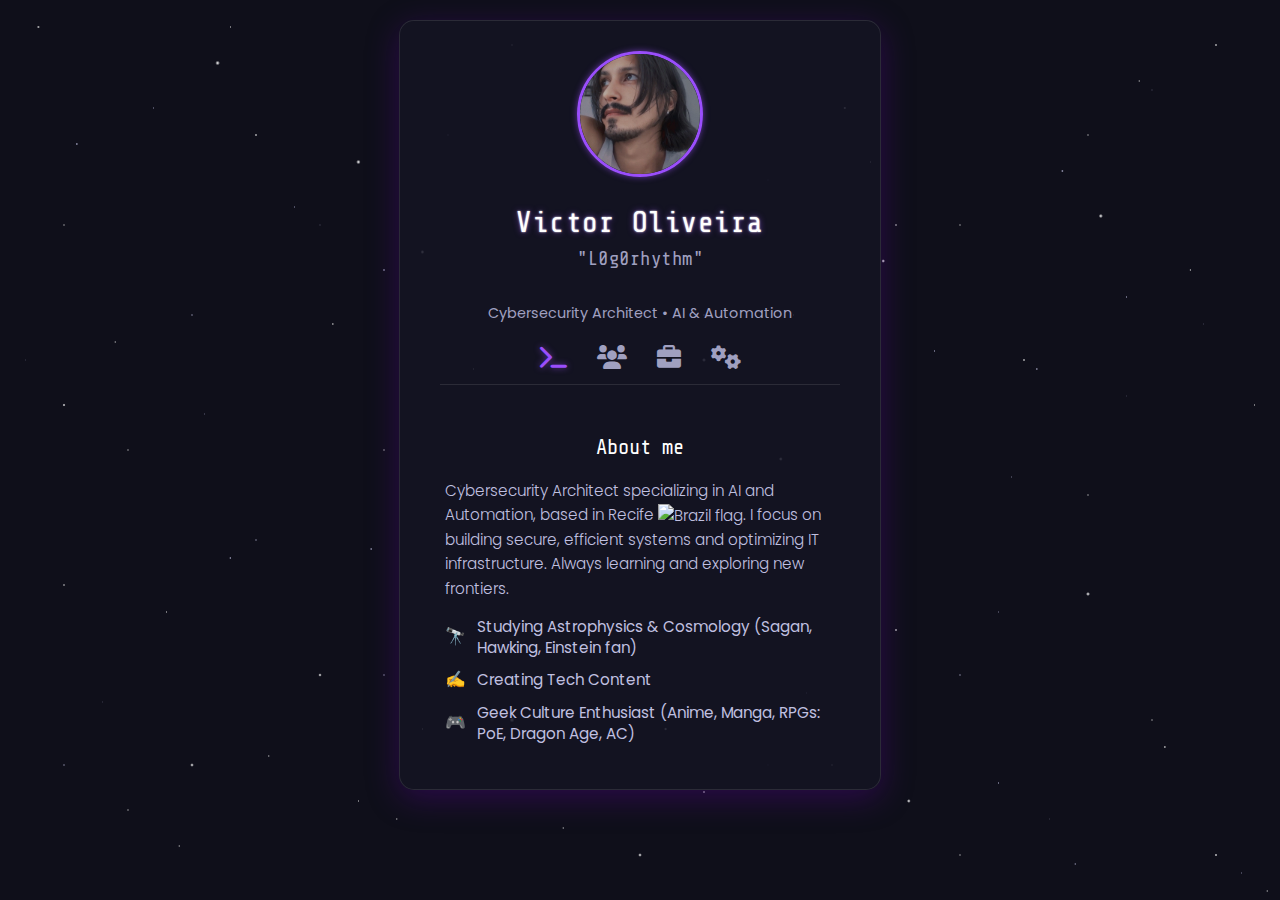
==== commit 55840dc7: "Update index.html" ====
--- a/index.html
+++ b/index.html
@@ -86,7 +86,7 @@
         class="profile-picture"
       />
       <h1>Victor Oliveira</h1>
-      <p class="handle">L0g0rhythm</p>
+      <p class="handle">"L0g0rhythm"</p>
       <p class="subtitle">Cybersecurity Architect • AI & Automation</p>
       <div class="tabs">
         <i
